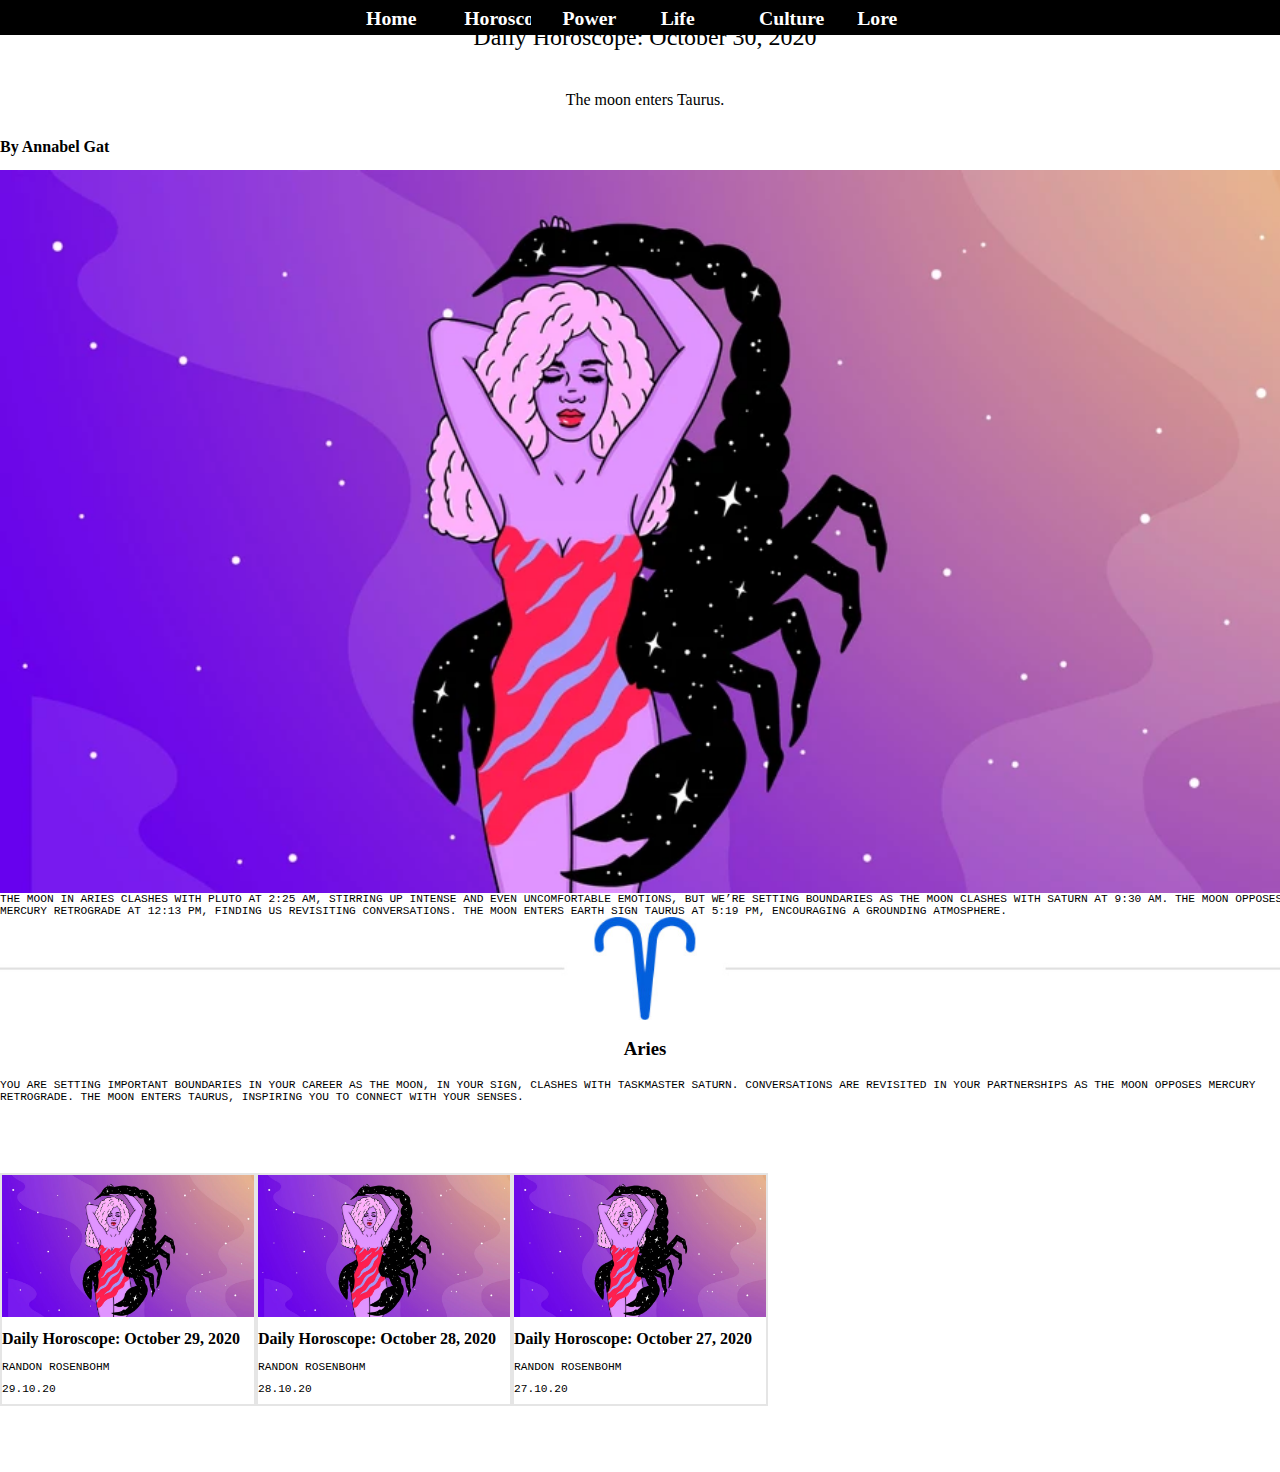
==== dailyhoroscope.html @ 75cae90f "Add files via upload" ====
<!DOCTYPE html>
<html lang="en">
	<head>
		<meta charset="UTF-8">
		<meta name="viewport" content="width=device-width, initial-scale=1.0">
		<title>Daily horoscope</title>
		<link href="styles/style.css" rel="stylesheet">
	</head>
	<body class="blue">
		<header>
			<nav>
				<ul class="nav" >
					<li><a href="index.html">Home</a></li>
					<li><a href="horoscopes.html">Horoscopes</a></li>
					<li><a href="horoscopes.html">Power</a></li>
					<li><a href="horoscopes.html">Life</a></li>
					<li><a href="horoscopes.html">Culture</a></li>
					<li><a href="horoscopes.html">Lore</a></li>
				</ul>
			</nav>
				
			</header>
			<main class="daily">
				<section class="contentdaily">
				<h1>Daily Horoscope: October 30, 2020</h1>
			<blockquote>The moon enters Taurus.</blockquote>
			<h2>By Annabel Gat</h2>
			<img src="images/scorpio-image.jpeg" alt="zodiac scorpio image">
			<p>The moon in Aries clashes with Pluto at 2:25 AM, stirring up intense and even uncomfortable emotions, but we’re setting boundaries as the moon clashes with Saturn at 9:30 AM. The moon opposes Mercury retrograde at 12:13 PM, finding us revisiting conversations. The moon enters earth sign Taurus at 5:19 PM, encouraging a grounding atmosphere.
			</p>
			<img src="images/aries-spacer.jpg" alt="aries icon">
			<h3>Aries</h3>
			<p>You are setting important boundaries in your career as the moon, in your sign, clashes with taskmaster Saturn. Conversations are revisited in your partnerships as the moon opposes Mercury retrograde. The moon enters Taurus, inspiring you to connect with your senses.</p>
			</section>
		<!-- <aside> -->

		<section class="blokaside">
			<ul>
				<li>
					<img  class="dailyzodiacpic" src="images/scorpio-image.jpeg" alt="zodiac scorpio image">
					<article>
						<h2>Daily Horoscope: October 29, 2020</h2>
						<p>Randon Rosenbohm</p>
						<time>29.10.20</time>
					</article>
				</li>
				<li>
					<img  class="dailyzodiacpic" src="images/scorpio-image.jpeg" alt="zodiac scorpio image">
					<article>
						<h2>Daily Horoscope: October 28, 2020</h2>
						<p>Randon Rosenbohm</p>
						<time>28.10.20</time>
					</article>
				</li>
				
			</article>
		</li>
		<li>
			<img  class="dailyzodiacpic" src="images/scorpio-image.jpeg" alt="zodiac scorpio image">
			<article>
				<h2>Daily Horoscope: October 27, 2020</h2>
				<p>Randon Rosenbohm</p>
				<time>27.10.20</time>
			</article>
		</li>
	</ul>
</section>
<!-- </aside> -->
</main>
</body>
</html>
---- styles/style.css ----
/* CSS Document */

*,
*::after,
*::before {
box-sizing: border-box;
}

/*styleguide*/

body {
	background-color: #035eda;
	margin: 0;
	width: 100%;
	overflow-x: hidden;
}

img {
	width: 100%;
	height: auto;
	vertical-align: baseline;
}

div {
	display: block;
}

/*nav*/

.home nav {
	display: flex;
	font-family: 'avenir', serif;
	align-items: center;
	background: #035eda;
	top: 0;
	bottom: 1.5em;
	display: flex;
	height:2.188em;
	left: 0;
	position: fixed;
	right: 0em;
	z-index: 2;
	overflow: hidden;
}

.home nav ul {
	padding: 1em;
	padding-top: 0;
	display: flex;
	justify-content: center;
	color: white;
	width: auto;
}

.home ul {
	font-family: avenir;
	color: white;
	font-size: calc(1vw + 1vh + .5vmin);
	padding: 0;
	margin: 0 auto;
	width: 100%;
}

.home nav ul li {
	font-size: 0.75em;
	margin: 0.5em;
	padding-top: 1.5em;
	padding-left: 0.5em;
	padding-right: 0.5em;
	display: flex;
	flex: auto;
}

.home nav ul span{

	color: white;
    display: inline-block;
    margin: 1.3em .5em;
    opacity: .8;
}

li .spacer{
	color: #ffdf02;
}

/*link en states*/

a {
	font-weight: bold;
	text-decoration: none;
	color: #ffffff;
	display: inline-block;
	line-height: 1.3;
	position: relative;
	text-decoration: none;
}

a:visited {
	font-weight: normal;
}

a:hover {
	text-decoration: underline;
	color: rgb(209, 126, 200);
}

a:active {
	color: #ffc359;
	text-decoration: underline;
}

/*header home*/

.headertext {
	border: 0.25em solid #ffc359;
	padding: 1em;
	margin-bottom: 3em;
	margin-top: 5em;
	text-align: center;
}

.home h1 {
	color: white;
	margin-top: 0em;
	margin-bottom: -0.5em;
	font-family: bely-display, sans-serif;
	font-size: 15vw;
	font-weight: 500;
	font-style: normal;
	text-align: center;
	position: relative;
	z-index: 1;
	overflow: hidden;	
}

.containerheader {
	margin: auto;
	max-width: calc(100% - 5em);
	width: 104em;
	overflow: hidden;
}

.headerdiv {
	overflow: hidden;
	margin-bottom: 4em;
}

.headerpic {
	margin-left: -50%;
	width: 200%;
	height: 0%;
	overflow: hidden;
}


/*main home*/


.history {
	color: white;
	font-family: 'avenir';
	text-align: center;
	display: block;
	padding-right: 3em;
	padding-left: 3em;
	overflow: hidden;
}

section{
	margin: 0 auto 60px;
    text-align: center; 
    overflow: hidden;
}


.astrologypic {
	align-self: flex-start;
    display: block;
    margin: 0 auto 1.250em;
    width: 60%;
}

.home h2 {
	color: white;
	font-size: 6vw;
	font-family: bely-display, sans-serif;
	font-weight: 400;
	font-style: normal;
	text-align: center;
	margin-bottom: 0.75em;
}

p {
	color: white;
	font-family: 'avenir';
	margin: 0em 2em 0em 2em;
	justify-content: flex-start;
	/*font-size: 2.2vw;*/
}

section .astrolink {
	font-size: 2.2vw;
	margin-left: 1em;
	font-weight: bold;
	font-family: 'avenir';
	text-decoration: underline;
/*	text-decoration-thickness: 50%;*/
	text-decoration-color: #4181DF;
	color: #ffffff;
	/*margin-left: 2em;*/
}

.divider{
    border-top: .5em solid #4181DF;
    margin-right: 5em;
    height: .625em;
    margin: 5em 0;
    width: 50%;
    overflow: hidden;
}


/*horoscopes page*/

.blue {
	background-color: white;
	overflow-x: hidden;
}

/*nav horoscopes*/

.blue nav {
	font-family: 'avenir', serif;
	align-items: center;
	background: #000000;
	top: 0;
	bottom: 1.5em;
	display: flex;
	height:2.188em;
	left: 0;
	position: fixed;
	right: 0;
	z-index: 3;
	overflow: hidden;
}

.blue nav ul {
	padding: 1em;
	padding-top: 0;
	display: flex;
	justify-content: center;
	width: auto;
	overflow: hidden;
}

.blue ul {
	font-family: avenir;
	font-size: calc(1vw + 1vh + .5vmin);
	color: black;
	padding: 0;
	margin: 0 auto;
	width: 100%;
	display: flex;
	overflow: hidden;	
}

.blue nav ul li {
	font-size: .75em;
	margin: .5em;
	padding-top: 1.5em;
	padding-left: .5em;
	padding-right: .5em;
	overflow: hidden;
	display: flex;
	flex: auto;
}

.blue li {
	list-style-type: none;
	border-bottom: 0.100em solid rgba(0, 0, 0, 0.1);
	border-top: 0.100em solid rgba(0, 0, 0, 0.1);
	border-right: 0.100em solid rgba(0, 0, 0, 0.1);
	border-left: 0.100em solid rgba(0, 0, 0, 0.1);
	width: 100%;
	overflow: hidden;
}

/*header horoscopes*/

.astroheader{
	margin-left: -50%;
/*	margin-right: 200%;*/
	width: 150%;
	height: 0%;
	overflow: hidden;
}


.blue h1 {
	color: black;
	font-family: "helvetica neue";
	font-weight: 500;
	font-size: 1.5em;
	margin: 1em;
	text-align: center;
}

/*animation horoscopes*/


/*styling 'like' button*/
button {
  border: .2rem solid #444857;
  border-radius: .25rem;
  height: 2rem;
  width: 3rem;
  line-height: 1.5rem;
  font-size: 1rem;
  color: #ADAFBC;
  background-color: transparent;
  transition: transform 50ms;
}

.hartje{
	float: right;
	border-radius;
    padding: 1em;
    width: 4em;
}

button:hover {
  background-color: #5A5F73;
}

button:active {
  transform: translateY(0.1rem);
}

/*kloppend effect*/
.kloppen .hartje {
  	float: right;
    align-content: flex-end;
    animation-name: original;
    animation-duration: .5s;
  }



  @keyframes original {
      0% {
          transform: scale(1);
      }

      50% {
          transform: scale(1.4);
      }

      100% {
          transform: scale(1);
      }
  }


.large {
  font-size: 1.2rem;
  color: #FF3C41;
}

/*containers astrology*/

.zodiacpic {
	display: flex;
	flex-direction: row-reverse;
}

.blue h2 {
	font-family:  "Helvetica Neue";
	color: black;
	font-size: 1rem;
	font-weight: 900;
	text-align: left;
}

.blue p {
	font-family: 'Monaco', monospace;
	color: black;
	font-size: 0.7rem;
	text-align: left;
	margin: 0;
	text-transform: uppercase;
}

.astro section{
	overflow: hidden;
}

.astro section ul {
	display: flex;
	flex-flow: row;
	flex-wrap: wrap;
}



.astro section li {
	display: flex;

}

.astro section article {
	display: flex;
	flex-direction: column;
	flex: 3;
	padding: 1.25rem;
}

time {
	font-family: 'Monaco', monospace;
	color: black;
	font-size: 0.7rem;
	margin-top: 0.6rem;
	margin-bottom: 0.6rem;
	display: flex;
}

/*.astro section img {
	width: 100%;
	object-fit: cover;
    min-width: 9.375em;
    max-width: 15.625em;
}*/

/*daily horoscopes page*/
.dailyzodiacpic{
	display: grid;
}

.contentdaily {
	grid-area: .contentdaily;
	display: grid;
}

.blockaside{
	grid-area: .blokaside;
	padding-bottom: 80px;
    border-left: 1px solid rgba(0, 0, 0, 0.1);
    display: none;
    padding-left: 40px;
    padding-right: 0;
    width: 20%;
}

/*aside{
	width: 100%;
    padding-left: .5rem;
    margin-left: .5rem;
    align-items: right;
    margin-left:auto; 
    margin-right:0
}*/


/*footer home*/

  footer nav {
      display: inline-block;
      width: 100%;
      background-color: #035eda;
      border-top: 1em solid #4181DF; 
      padding: 3em;
      justify-content: center;

  }


/*breakpoints broadly*/

@media (min-width: 0em){
.home nav {
    background: linear-gradient(to bottom, rgba(3,94,218,1) 0%,rgba(3,94,218,0) 100%);
    bottom: auto;
    box-shadow: none;
    height: auto;
    padding: 0 1.25em;
    top: 0;
    position: fixed;

}
}

@media (min-width: 0em){
span {
    display: inline-block;
    top: 0;
}
}

@media (min-width: 45em){
.headerpic {
	margin-left: 0%;
	width: 100%;
	height: 100%;
	overflow: hidden;
}
}

@media (min-width: 44em){

 	main {
    display:grid;
    grid-template-columns: 1fr 1fr;
}
.home section {
	display: grid;
	align-items: center;
    margin: 0;
    order: 2;
    align-items: center;
    margin-bottom: 4em;
    text-align: left;
	}

	main > section:first-of-type{
	display: grid;
	grid-column: span 2;

	}
	main > section:nth-of-type(2){
		display: grid;
		grid-column: span 1;
	}
}


/*breakpoints astrology*/

@media (min-width:45em){
.astroheader {
	margin-left: 0%;
	width: 100%;
	height: 100%;
	overflow: hidden;
}
}
@media (min-width: 60em) {
	.astro section ul {
		display: grid;
		grid-template-columns: 1fr 1fr 1fr 1fr;
		grid-template-rows: auto;
		overflow: hidden;

	}

	.astro li {
		display: flex;
		flex-direction: column;

	}
}


/*breakpoints daily horoscopes*/

@media (min-width: 700px)
{
	.daily {
  display: grid;
  grid-gap: 10px;
  grid-template-columns: 60% 40%;
  grid-template-areas: ".contentdaily .contentdaily .contentdaily" 
                       ".blokaside  .blokaside   .blokaside";
}
}

@media (max-width: 1000px)
{
	.daily {
  display: grid;
  grid-gap: .5em;
  grid-template-columns: 60% 40%;
  grid-template-areas: ".contentdaily .contentdaily .contentdaily" 
                       ".blokaside  .blokaside   .blokaside";
}
}

@media (max-width: 700px){
	.blokaside{
		margin-top: 4em;
		grid-template-rows: auto;
		display: inline-block;
		overflow: hidden;
		
	}
}

@media (max-width: 300px){
	.blokaside{
		margin-top: 10em;
		width: 70%;
	}
}



/*@media {
	.daily section article{
		display: grid;
		grid-template-columns: 1fr 1fr;
		grid-template-columns: auto;
		align-self: flex-end;

	}
}*/


/*@media (min-width: 62.5em){
	.daily .contentdaily{
		max-width: 42.5em;
		display: flex-start;

	}
}*/

/*@media (min-width: 62.5em){
	.daily .blokaside{
		display: flex;
		flex-direction: column;
		float: right;
	}
}*/
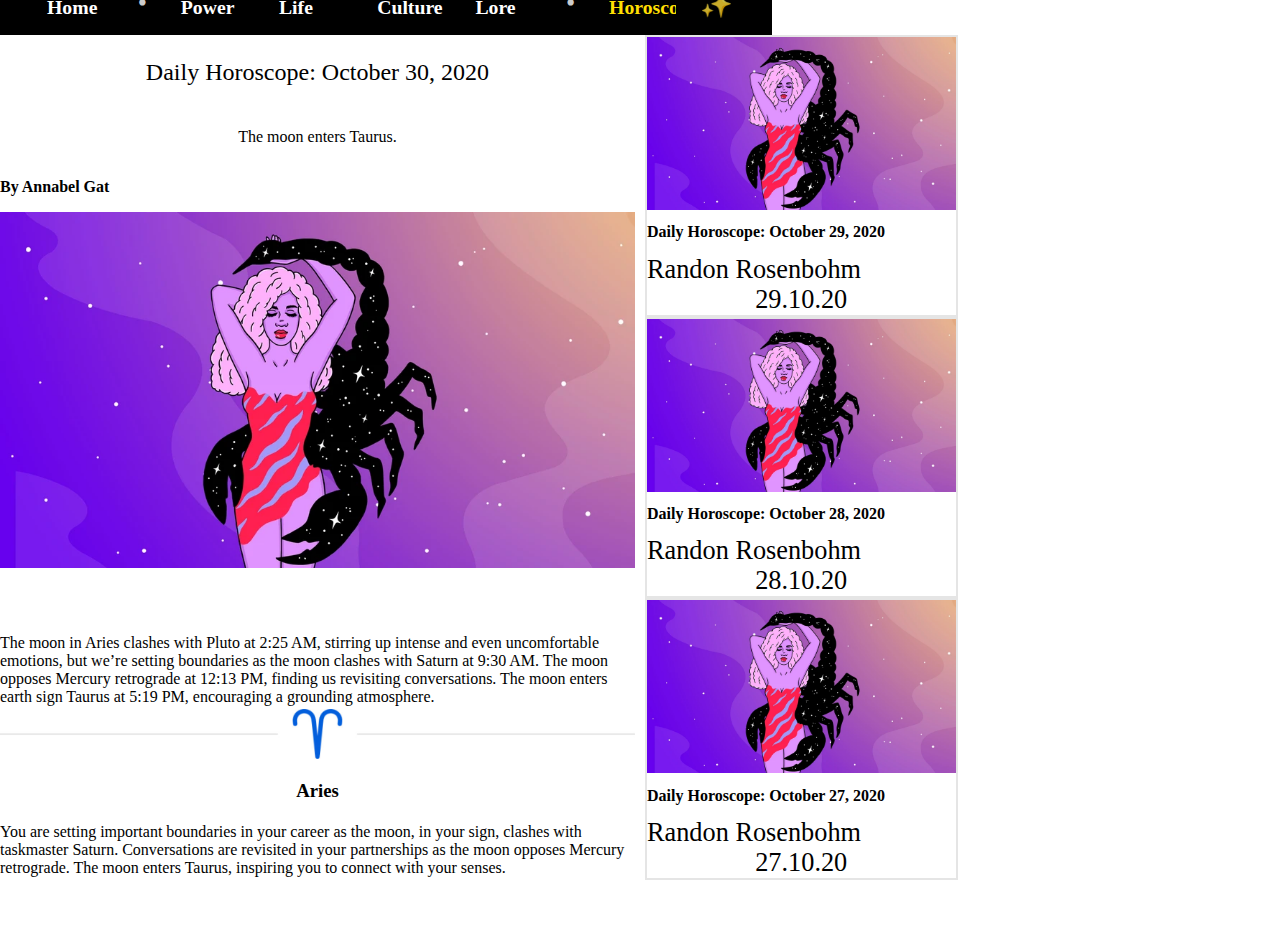
==== commit 153cbc9d: "Add files via upload" ====
--- a/dailyhoroscope.html
+++ b/dailyhoroscope.html
@@ -7,15 +7,17 @@
 		<link href="styles/style.css" rel="stylesheet">
 	</head>
 	<body class="blue">
-		<header>
+		<header class="dailyheader">
 			<nav>
-				<ul class="nav" >
-					<li><a href="index.html">Home</a></li>
-					<li><a href="horoscopes.html">Horoscopes</a></li>
+				<ul>
+					<li><a href="index.html">Home</a></li> <span>•</span>
 					<li><a href="horoscopes.html">Power</a></li>
 					<li><a href="horoscopes.html">Life</a></li>
 					<li><a href="horoscopes.html">Culture</a></li>
 					<li><a href="horoscopes.html">Lore</a></li>
+					<span>•</span>
+					<li><a class="spacer" href="horoscopes.html">Horoscopes</a></li>
+					<span>✨</span>
 				</ul>
 			</nav>
 				
@@ -25,7 +27,7 @@
 				<h1>Daily Horoscope: October 30, 2020</h1>
 			<blockquote>The moon enters Taurus.</blockquote>
 			<h2>By Annabel Gat</h2>
-			<img src="images/scorpio-image.jpeg" alt="zodiac scorpio image">
+			<img class="dailyheaderpic" src="images/scorpio-image.jpeg" alt="zodiac scorpio image">
 			<p>The moon in Aries clashes with Pluto at 2:25 AM, stirring up intense and even uncomfortable emotions, but we’re setting boundaries as the moon clashes with Saturn at 9:30 AM. The moon opposes Mercury retrograde at 12:13 PM, finding us revisiting conversations. The moon enters earth sign Taurus at 5:19 PM, encouraging a grounding atmosphere.
 			</p>
 			<img src="images/aries-spacer.jpg" alt="aries icon">
--- a/styles/style.css
+++ b/styles/style.css
@@ -233,12 +233,13 @@
 	font-family: 'avenir', serif;
 	align-items: center;
 	background: #000000;
-	top: 0;
 	bottom: 1.5em;
 	display: flex;
 	height:2.188em;
 	left: 0;
-	position: fixed;
+	position: sticky; 
+	top: 0;
+/*	position: fixed;*/
 	right: 0;
 	z-index: 3;
 	overflow: hidden;
@@ -404,6 +405,7 @@
 
 .astro section li {
 	display: flex;
+/*	flex-direction:column;*/
 
 }
 
@@ -412,6 +414,13 @@
 	flex-direction: column;
 	flex: 3;
 	padding: 1.25rem;
+}
+
+.astro section ul li img{
+    width: 30vw;
+    object-fit: cover;
+    order: 0;
+}
 }
 
 time {
@@ -423,14 +432,72 @@
 	display: flex;
 }
 
-/*.astro section img {
-	width: 100%;
-	object-fit: cover;
-    min-width: 9.375em;
-    max-width: 15.625em;
-}*/
+
 
 /*daily horoscopes page*/
+
+.dailyheader nav {
+	font-family: 'avenir', serif;
+	align-items: center;
+	background: #000000;
+	top: 0;
+	bottom: 1.5em;
+	display: inline-flex;
+	height:2.188em;
+	left: 0;
+	position: sticky;
+	right: 0;
+	z-index: 2;
+}
+
+.dailyheader nav ul {
+	padding: 1em;
+	padding-top: 0;
+	display: flex;
+	justify-content: center;
+	color: white;
+	width: auto;
+}
+
+.dailyheader ul {
+	font-family: avenir;
+	color: white;
+	font-size: calc(1vw + 1vh + .5vmin);
+	padding: 0;
+	margin: 0 auto;
+	width: 100%;
+}
+
+.dailyheader nav ul li {
+	font-size: 0.75em;
+	margin: 0.5em;
+	padding-top: 1.5em;
+	padding-left: 0.5em;
+	padding-right: 0.5em;
+	display: flex;
+	flex: auto;
+}
+
+.dailyheader nav ul span{
+
+	color: white;
+    display: inline-block;
+    margin: 1.3em .5em;
+    opacity: .8;
+}
+
+li .spacer{
+	color: #ffdf02;
+}
+
+/*.blue {
+	overflow-x: hidden;
+	overflow-y: scroll;
+}
+.daily{
+	overflow-x: hidden;
+}
+*/
 .dailyzodiacpic{
 	display: grid;
 }
@@ -450,14 +517,18 @@
     width: 20%;
 }
 
-/*aside{
-	width: 100%;
-    padding-left: .5rem;
-    margin-left: .5rem;
-    align-items: right;
-    margin-left:auto; 
-    margin-right:0
-}*/
+.daily p{
+	font-family: 'avenir';
+	text-transform: none;
+	font-size: 1em;
+}
+
+.dailyheaderpic{
+	margin-bottom: 4em;
+	width: 100%;
+}
+
+
 
 
 /*footer home*/
@@ -545,6 +616,7 @@
 @media (min-width: 60em) {
 	.astro section ul {
 		display: grid;
+		order: 0;
 		grid-template-columns: 1fr 1fr 1fr 1fr;
 		grid-template-rows: auto;
 		overflow: hidden;
@@ -563,72 +635,34 @@
 
 @media (min-width: 700px)
 {
-	.daily {
-  display: grid;
-  grid-gap: 10px;
-  grid-template-columns: 60% 40%;
-  grid-template-areas: ".contentdaily .contentdaily .contentdaily" 
-                       ".blokaside  .blokaside   .blokaside";
-}
-}
-
-@media (max-width: 1000px)
-{
-	.daily {
-  display: grid;
-  grid-gap: .5em;
-  grid-template-columns: 60% 40%;
-  grid-template-areas: ".contentdaily .contentdaily .contentdaily" 
-                       ".blokaside  .blokaside   .blokaside";
-}
-}
-
-@media (max-width: 700px){
-	.blokaside{
-		margin-top: 4em;
-		grid-template-rows: auto;
-		display: inline-block;
-		overflow: hidden;
-		
-	}
-}
-
-@media (max-width: 300px){
-	.blokaside{
-		margin-top: 10em;
-		width: 70%;
-	}
-}
-
-
-
-/*@media {
-	.daily section article{
-		display: grid;
-		grid-template-columns: 1fr 1fr;
-		grid-template-columns: auto;
-		align-self: flex-end;
-
-	}
-}*/
-
-
-/*@media (min-width: 62.5em){
-	.daily .contentdaily{
-		max-width: 42.5em;
-		display: flex-start;
-
-	}
-}*/
-
-/*@media (min-width: 62.5em){
-	.daily .blokaside{
+.daily {
+        display: grid;
+        grid-gap: 10px;
+        grid-template-columns: repeat(4, 1fr);
+    }
+    .contentdaily {
+        grid-column: span 2;
+    }
+    .blokaside {
+        grid-column: span -1;
+    }
+    .blokaside ul {
+        flex-direction: column;
+    }
+}
+    .daily section:first-of-type {
+        grid-column: span 2;
+    }
+}
+
+
+@media (min-width: 62.5em){
+	.daily ul .blokaside{
 		display: flex;
 		flex-direction: column;
-		float: right;
 	}
-}*/
-
-
-
-
+}
+
+
+
+
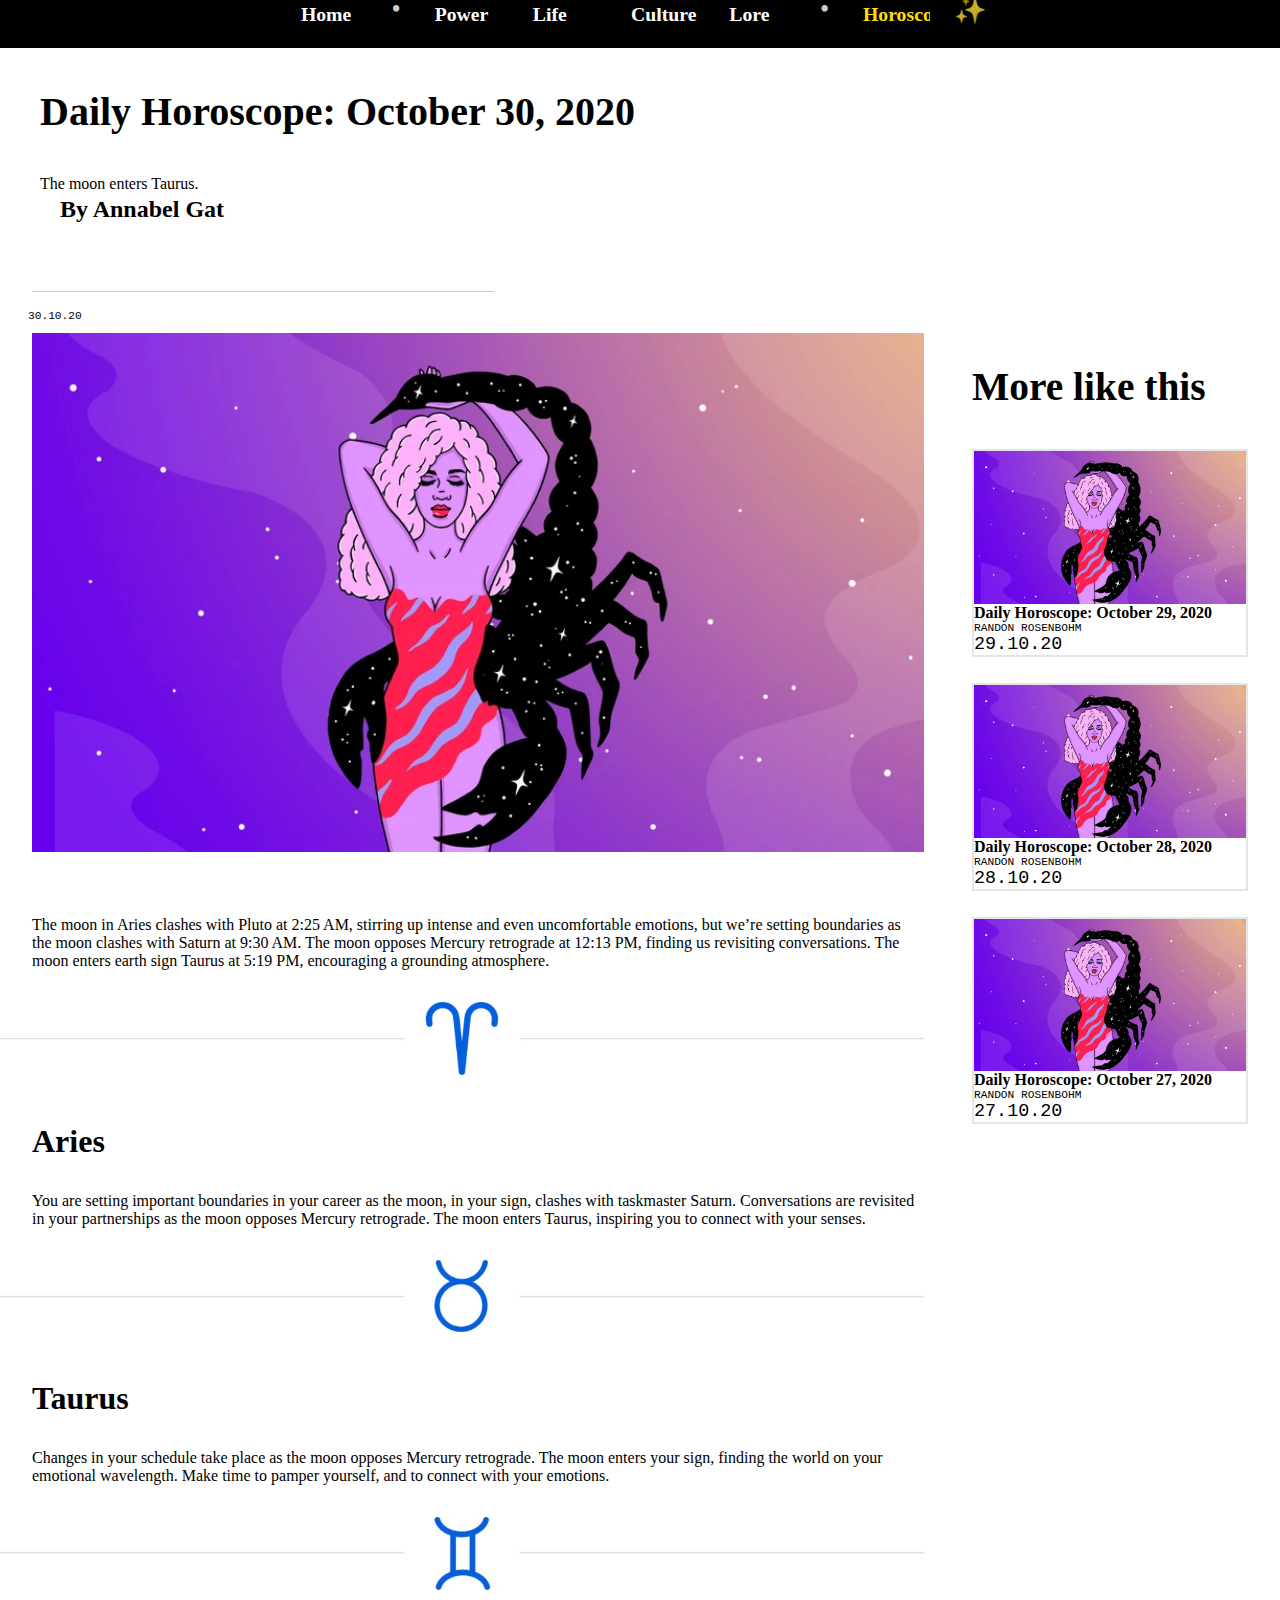
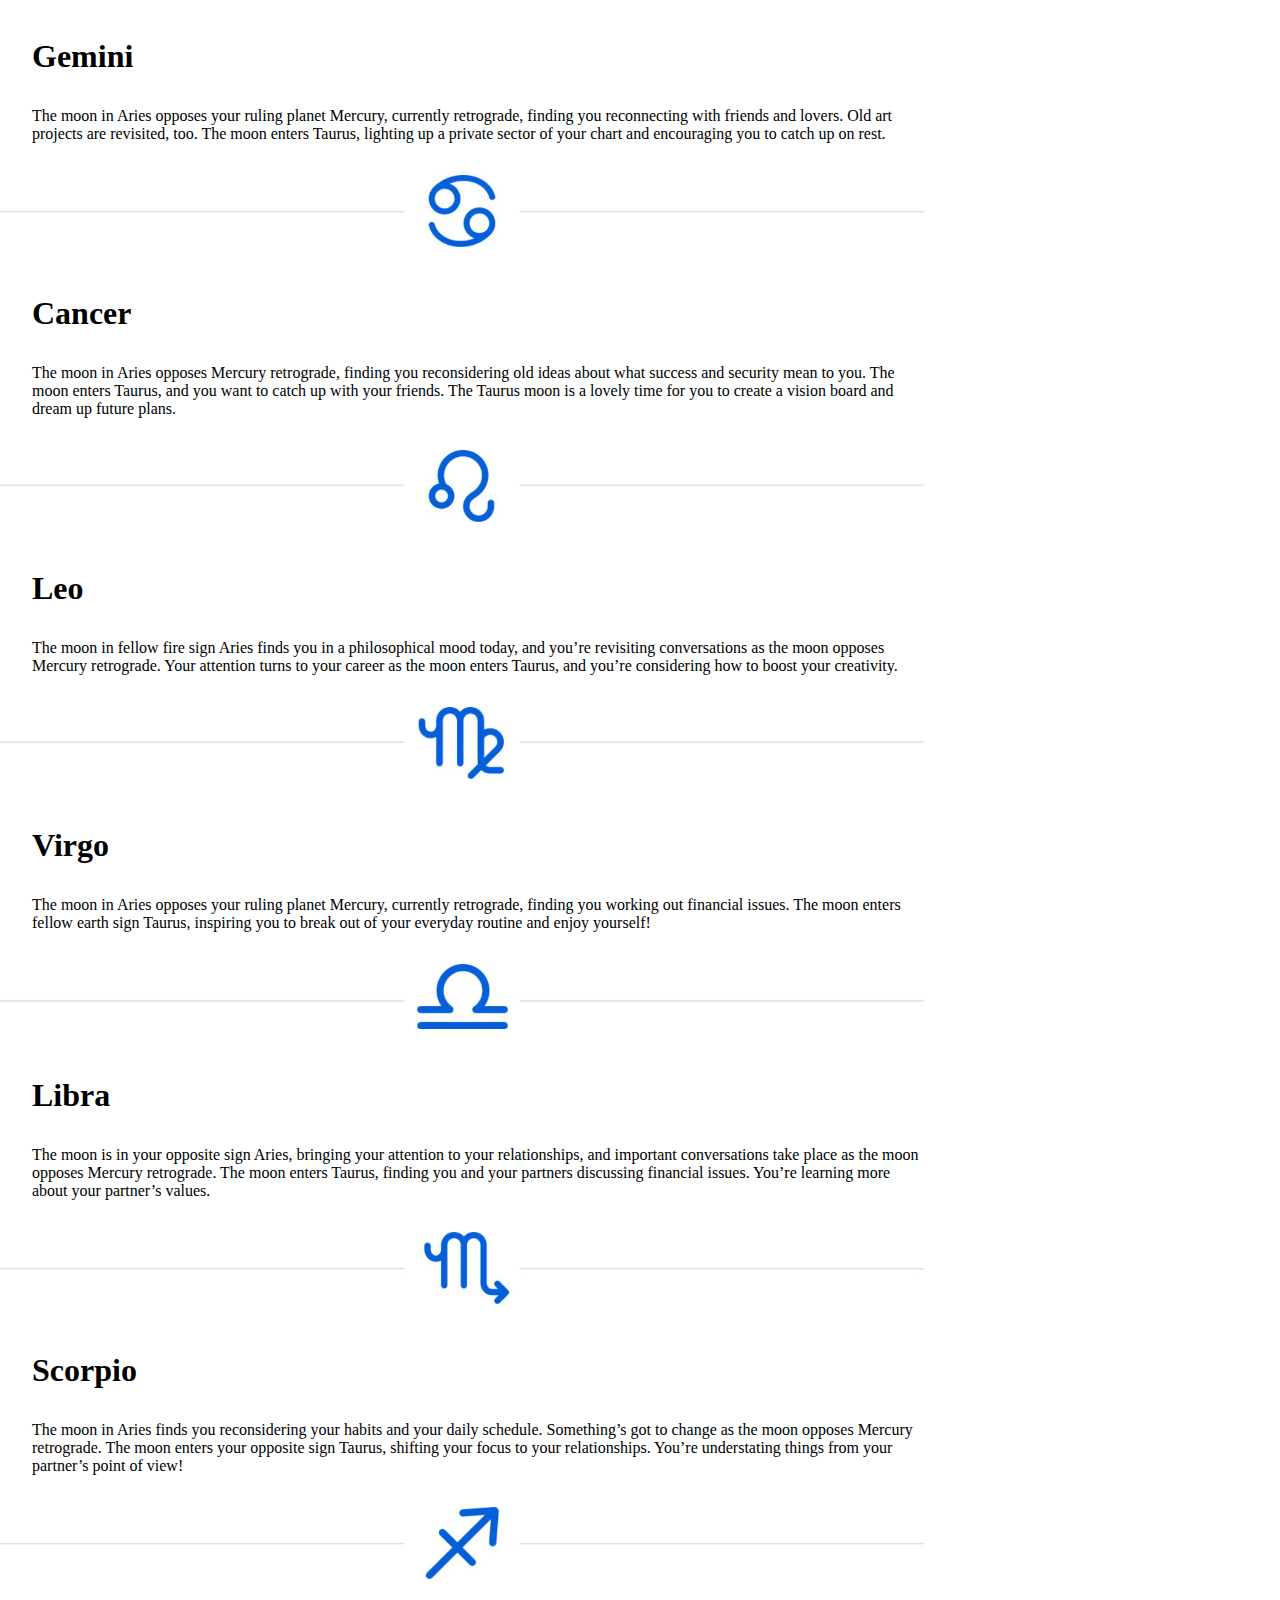
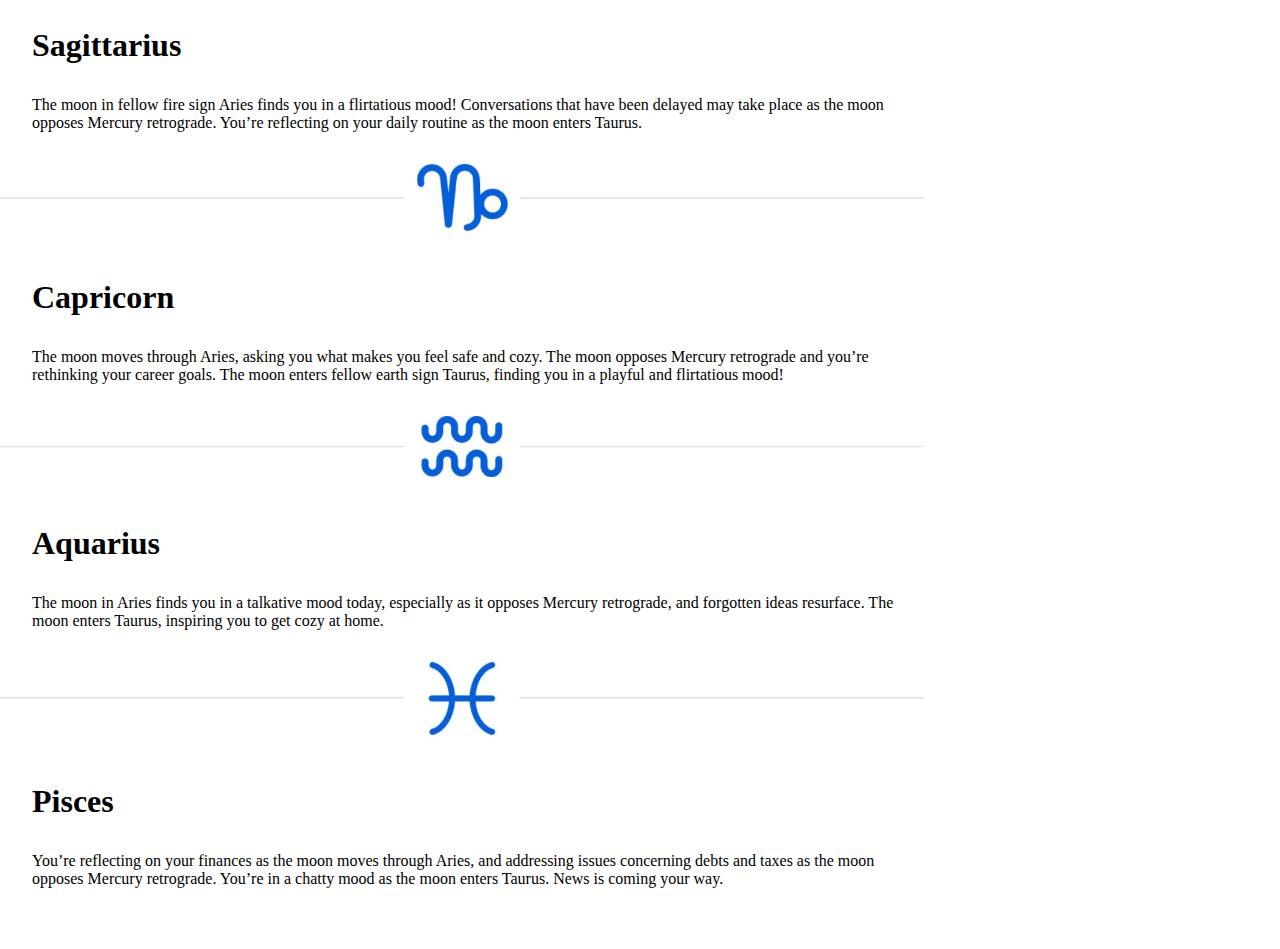
==== commit a2274c49: "Add files via upload" ====
--- a/dailyhoroscope.html
+++ b/dailyhoroscope.html
@@ -27,17 +27,76 @@
 				<h1>Daily Horoscope: October 30, 2020</h1>
 			<blockquote>The moon enters Taurus.</blockquote>
 			<h2>By Annabel Gat</h2>
+			<div class="dailydivider"></div>
+			<time>30.10.20</time>
+			
 			<img class="dailyheaderpic" src="images/scorpio-image.jpeg" alt="zodiac scorpio image">
 			<p>The moon in Aries clashes with Pluto at 2:25 AM, stirring up intense and even uncomfortable emotions, but we’re setting boundaries as the moon clashes with Saturn at 9:30 AM. The moon opposes Mercury retrograde at 12:13 PM, finding us revisiting conversations. The moon enters earth sign Taurus at 5:19 PM, encouraging a grounding atmosphere.
 			</p>
-			<img src="images/aries-spacer.jpg" alt="aries icon">
+			
+			<img class="zodiacspacer" src="images/aries-spacer.jpg" alt="aries icon">
 			<h3>Aries</h3>
 			<p>You are setting important boundaries in your career as the moon, in your sign, clashes with taskmaster Saturn. Conversations are revisited in your partnerships as the moon opposes Mercury retrograde. The moon enters Taurus, inspiring you to connect with your senses.</p>
-			</section>
-		<!-- <aside> -->
+			
+			<img class="zodiacspacer" src="images/taurus-spacer.jpg" alt="taurus icon">
+			<h3>Taurus</h3>
+			<p>Changes in your schedule take place as the moon opposes Mercury retrograde. The moon enters your sign, finding the world on your emotional wavelength. Make time to pamper yourself, and to connect with your emotions.</p>
+			
+			<img class="zodiacspacer" src="images/gemini-spacer.jpg" alt="gemini icon">
+			<h3>Gemini</h3>
+			<p>The moon in Aries opposes your ruling planet Mercury, currently retrograde, finding you reconnecting with friends and lovers. Old art projects are revisited, too. The moon enters Taurus, lighting up a private sector of your chart and encouraging you to catch up on rest.
+			</p>
+			
+			<img class="zodiacspacer" src="images/cancer-spacer.jpg" alt="cancer icon">
+			<h3>Cancer</h3>
+			<p>The moon in Aries opposes Mercury retrograde, finding you reconsidering old ideas about what success and security mean to you. The moon enters Taurus, and you want to catch up with your friends. The Taurus moon is a lovely time for you to create a vision board and dream up future plans.
+			</p>
 
+			<img class="zodiacspacer" src="images/leo-spacer.jpg" alt="leo icon">
+			<h3>Leo</h3>
+			<p>The moon in fellow fire sign Aries finds you in a philosophical mood today, and you’re revisiting conversations as the moon opposes Mercury retrograde. Your attention turns to your career as the moon enters Taurus, and you’re considering how to boost your creativity.
+			</p>
+
+			<img class="zodiacspacer" src="images/virgo-spacer.jpg" alt="virgo icon">
+			<h3>Virgo</h3>
+			<p>The moon in Aries opposes your ruling planet Mercury, currently retrograde, finding you working out financial issues. The moon enters fellow earth sign Taurus, inspiring you to break out of your everyday routine and enjoy yourself!
+			</p>
+
+			<img class="zodiacspacer" src="images/libra-spacer.jpg" alt="libra icon">
+			<h3>Libra</h3>
+			<p>The moon is in your opposite sign Aries, bringing your attention to your relationships, and important conversations take place as the moon opposes Mercury retrograde. The moon enters Taurus, finding you and your partners discussing financial issues. You’re learning more about your partner’s values.
+			</p>
+
+			<img class="zodiacspacer" src="images/scorpio-spacer.jpg" alt="scorpio icon">
+			<h3>Scorpio</h3>
+			<p>The moon in Aries finds you reconsidering your habits and your daily schedule. Something’s got to change as the moon opposes Mercury retrograde. The moon enters your opposite sign Taurus, shifting your focus to your relationships. You’re understating things from your partner’s point of view!
+			</p>
+
+			<img class="zodiacspacer" src="images/sag-spacer.jpg" alt="sagittarius icon">
+			<h3>Sagittarius</h3>
+			<p>The moon in fellow fire sign Aries finds you in a flirtatious mood! Conversations that have been delayed may take place as the moon opposes Mercury retrograde. You’re reflecting on your daily routine as the moon enters Taurus.
+			</p>
+
+			<img class="zodiacspacer" src="images/cap-spacer.jpg" alt="capricorn icon">
+			<h3>Capricorn</h3>
+			<p>The moon moves through Aries, asking you what makes you feel safe and cozy. The moon opposes Mercury retrograde and you’re rethinking your career goals. The moon enters fellow earth sign Taurus, finding you in a playful and flirtatious mood!
+			</p>
+
+			<img class="zodiacspacer" src="images/aqua-spacer.jpg" alt="aquarius icon">
+			<h3>Aquarius</h3>
+			<p>The moon in Aries finds you in a talkative mood today, especially as it opposes Mercury retrograde, and forgotten ideas resurface. The moon enters Taurus, inspiring you to get cozy at home.
+			</p>
+
+			<img class="zodiacspacer" src="images/pisces-spacer.jpg" alt="pisces icon">
+			<h3>Pisces</h3>
+			<p>You’re reflecting on your finances as the moon moves through Aries, and addressing issues concerning debts and taxes as the moon opposes Mercury retrograde. You’re in a chatty mood as the moon enters Taurus. News is coming your way.
+			</p>
+
+</section>
 		<section class="blokaside">
+
 			<ul>
+				<h1>More like this</h1>
 				<li>
 					<img  class="dailyzodiacpic" src="images/scorpio-image.jpeg" alt="zodiac scorpio image">
 					<article>
@@ -65,9 +124,9 @@
 				<time>27.10.20</time>
 			</article>
 		</li>
+
 	</ul>
 </section>
-<!-- </aside> -->
 </main>
 </body>
 </html>--- a/styles/style.css
+++ b/styles/style.css
@@ -41,6 +41,7 @@
 	right: 0em;
 	z-index: 2;
 	overflow: hidden;
+	width: 100%;
 }
 
 .home nav ul {
@@ -50,6 +51,7 @@
 	justify-content: center;
 	color: white;
 	width: auto;
+	width: 100%;
 }
 
 .home ul {
@@ -69,6 +71,7 @@
 	padding-right: 0.5em;
 	display: flex;
 	flex: auto;
+	width: 100%;
 }
 
 .home nav ul span{
@@ -77,10 +80,24 @@
     display: inline-block;
     margin: 1.3em .5em;
     opacity: .8;
+    width: 100%;
 }
 
 li .spacer{
 	color: #ffdf02;
+	width: 100%;
+}
+
+.logo{
+	left: 0;
+	right: 5em;
+	margin-right: 4rem;
+	width: 100%;
+}
+
+.socials{
+	margin-left: 2rem;
+	width: 100%;
 }
 
 /*link en states*/
@@ -218,6 +235,44 @@
     width: 50%;
     overflow: hidden;
 }
+
+
+/*video broadly*/
+.home h3 {
+	color: white;
+	font-size: 2em;
+	font-family: bely-display, sans-serif;
+	font-weight: 400;
+	font-style: normal;
+	text-align: center;
+	margin-bottom: 0.75em;
+}
+
+section .broadlyvideo{
+	align-content: center !important; 
+	width: 100%;
+	margin:2em;
+
+}
+
+/*footer home*/
+
+  .footersection{
+      width: 100%;
+      border-top: 1em solid #4181DF; 
+  }
+
+  .footernav nav{
+  	display: flex;
+  	bottom: 0;
+  	position: absolute;
+  	background-color: #333;
+ 	overflow: hidden;
+  	position: fixed;
+  	bottom: 0;
+  	width: 100%;
+  }
+
 
 
 /*horoscopes page*/
@@ -377,15 +432,16 @@
 .blue h2 {
 	font-family:  "Helvetica Neue";
 	color: black;
-	font-size: 1rem;
+	font-size: 1.5rem;
 	font-weight: 900;
 	text-align: left;
+	margin-top: .2rem;
 }
 
 .blue p {
 	font-family: 'Monaco', monospace;
 	color: black;
-	font-size: 0.7rem;
+	font-size: 0.8rem;
 	text-align: left;
 	margin: 0;
 	text-transform: uppercase;
@@ -423,18 +479,23 @@
 }
 }
 
-time {
+time{
+	margin: 0;	
 	font-family: 'Monaco', monospace;
 	color: black;
-	font-size: 0.7rem;
-	margin-top: 0.6rem;
-	margin-bottom: 0.6rem;
-	display: flex;
-}
-
+	font-size: 0.7em;
+	text-align: left;
+}
+
+.linkdaily:hover{
+	opacity: .5;
+	text-decoration: none;
+}
 
 
 /*daily horoscopes page*/
+
+/*nav*/
 
 .dailyheader nav {
 	font-family: 'avenir', serif;
@@ -443,11 +504,12 @@
 	top: 0;
 	bottom: 1.5em;
 	display: inline-flex;
-	height:2.188em;
+	height:3em;
 	left: 0;
 	position: sticky;
 	right: 0;
 	z-index: 2;
+	width: 100%;
 }
 
 .dailyheader nav ul {
@@ -479,7 +541,6 @@
 }
 
 .dailyheader nav ul span{
-
 	color: white;
     display: inline-block;
     margin: 1.3em .5em;
@@ -490,58 +551,135 @@
 	color: #ffdf02;
 }
 
-/*.blue {
-	overflow-x: hidden;
-	overflow-y: scroll;
-}
-.daily{
-	overflow-x: hidden;
-}
-*/
-.dailyzodiacpic{
-	display: grid;
-}
+
+/*article*/
+.dailyheaderpic{
+	margin-bottom: 4em;
+	margin-left: 2em;
+	margin-right: 2em;
+	width: 100%;
+}
+
 
 .contentdaily {
 	grid-area: .contentdaily;
 	display: grid;
 }
 
-.blockaside{
-	grid-area: .blokaside;
-	padding-bottom: 80px;
-    border-left: 1px solid rgba(0, 0, 0, 0.1);
-    display: none;
-    padding-left: 40px;
-    padding-right: 0;
-    width: 20%;
+.contentdaily time{
+	margin: 1em 0 1em 2.5em;	
+	font-family: 'Monaco', monospace;
+	color: black;
+	font-size: 0.7em;
+	text-align: left;
+	display: flex;
 }
 
 .daily p{
 	font-family: 'avenir';
 	text-transform: none;
 	font-size: 1em;
-}
-
-.dailyheaderpic{
-	margin-bottom: 4em;
-	width: 100%;
-}
-
-
-
-
-/*footer home*/
-
-  footer nav {
-      display: inline-block;
-      width: 100%;
-      background-color: #035eda;
-      border-top: 1em solid #4181DF; 
-      padding: 3em;
-      justify-content: center;
-
-  }
+	margin-left: 2em;
+}
+
+.daily h1{
+	text-align: left;
+	margin-left: 1em;
+	font-weight: 800;
+	font-size: 2.5em;
+}
+
+blockquote{
+	font-family: 'avenir';
+	text-align: left;
+	margin: 0 0 0 2.5em;
+}
+
+.dailydivider{
+    border-top: .1em solid rgba(0,0,0,.2);
+    margin-right: 5em;
+    height: .5em;
+    margin: 3em 0 0 2em;
+    width: 50%;
+    overflow: hidden;
+}
+
+
+.daily h2{
+	font-family: 'avenir';
+	margin-left: 2.5em;
+}
+
+/*aries*/
+.daily h3{
+	font-family: 'avenir';
+	text-align: left;
+	margin-left: 1em;
+	font-size: 2em;
+}
+
+.zodiacspacer{
+	margin: 2em 0 1em 0;
+}
+
+
+/*suggestie blokken*/
+.blockaside{
+	margin-top: 5em;
+    border-left: 1px solid rgba(0, 0, 0, 0.1);
+    width: 20%;
+    margin-right: 2em;
+}
+
+.dailyzodiacpic{
+	display: grid;
+}
+
+.daily li{
+	margin-bottom: 1em;
+}
+
+.blokaside h1{
+	margin-top: 8em;
+	margin-left: 0;
+	text-align: left;
+	font-weight: 800;
+	font-size: 1.5em;
+}
+
+.blokaside p{
+	font-family: 'Monaco', monospace;
+	color: black;
+	font-size: 0.7rem;
+	text-align: left;
+	margin-top: .5em;
+	margin: 0;
+	text-transform: uppercase;
+}
+
+.blokaside h2{
+	font-family:  "Helvetica Neue";
+	color: black;
+	font-size: 1rem;
+	margin-top: .5em;
+	font-weight: 900;
+	text-align: left;
+	margin:0;	
+}
+
+.blokaside time{
+	margin: 0;	
+	font-family: 'Monaco', monospace;
+	color: black;
+	font-size: 0.7em;
+	text-align: left;
+	display: flex;
+}
+
+
+
+
+
 
 
 /*breakpoints broadly*/
@@ -600,8 +738,33 @@
 		display: grid;
 		grid-column: span 1;
 	}
-}
-
+
+}
+
+@media (min-width: 45em){
+	main > section:nth-of-type(12) {
+		display: grid;
+		grid-column: span 2;
+	}	
+
+	@media (min-width: 0em){
+	main > section:nth-of-type(12) {
+		margin-right: 2em;
+	}	
+}
+
+@media (min-width: 0em){
+.footernav {
+    display: flex;
+    bottom: 0;
+    background-color: #333;
+  overflow: hidden;
+  position: fixed;
+  bottom: 0;
+  width: 100%;
+
+}
+}
 
 /*breakpoints astrology*/
 
@@ -633,15 +796,16 @@
 
 /*breakpoints daily horoscopes*/
 
-@media (min-width: 700px)
+@media (min-width: 45em)
 {
 .daily {
         display: grid;
-        grid-gap: 10px;
+        margin-right: 2em;
+        grid-gap: 3em;
         grid-template-columns: repeat(4, 1fr);
     }
     .contentdaily {
-        grid-column: span 2;
+        grid-column: span 3;
     }
     .blokaside {
         grid-column: span -1;
@@ -651,7 +815,7 @@
     }
 }
     .daily section:first-of-type {
-        grid-column: span 2;
+        grid-column: span 3;
     }
 }
 
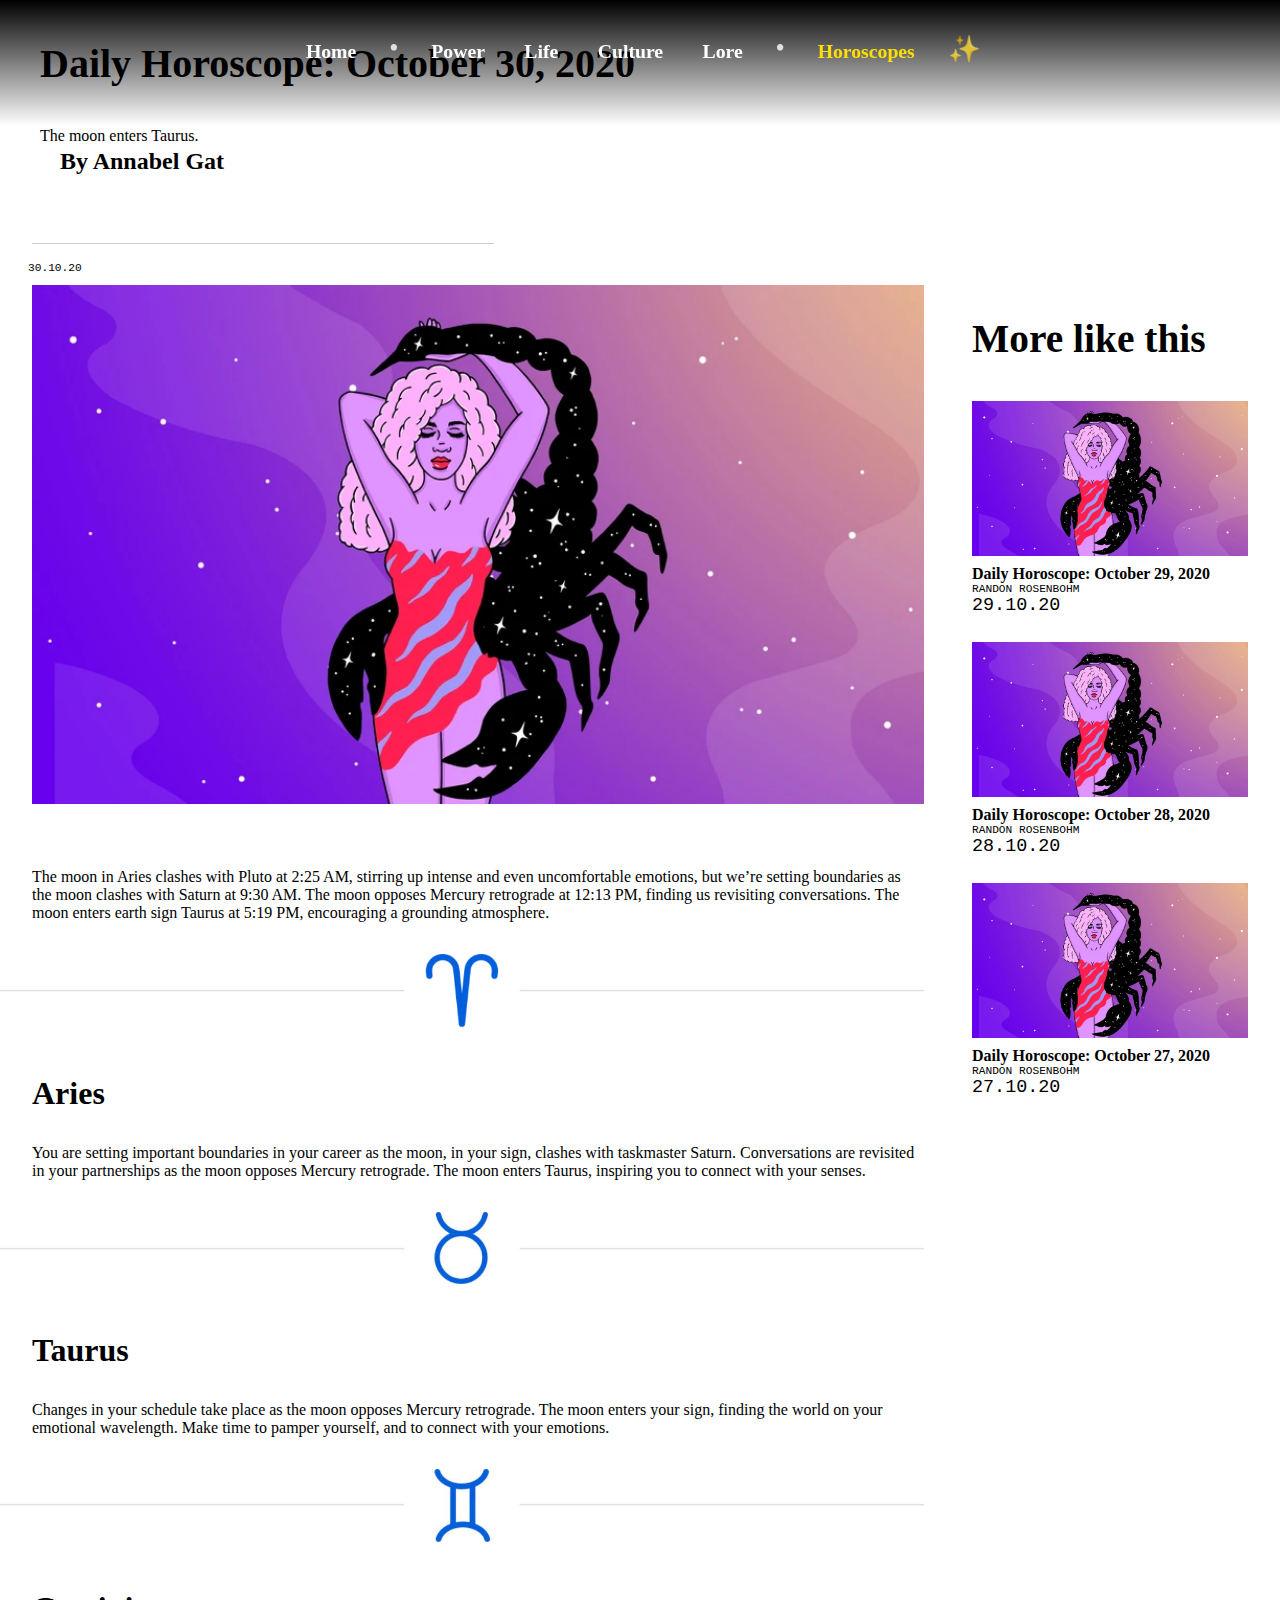
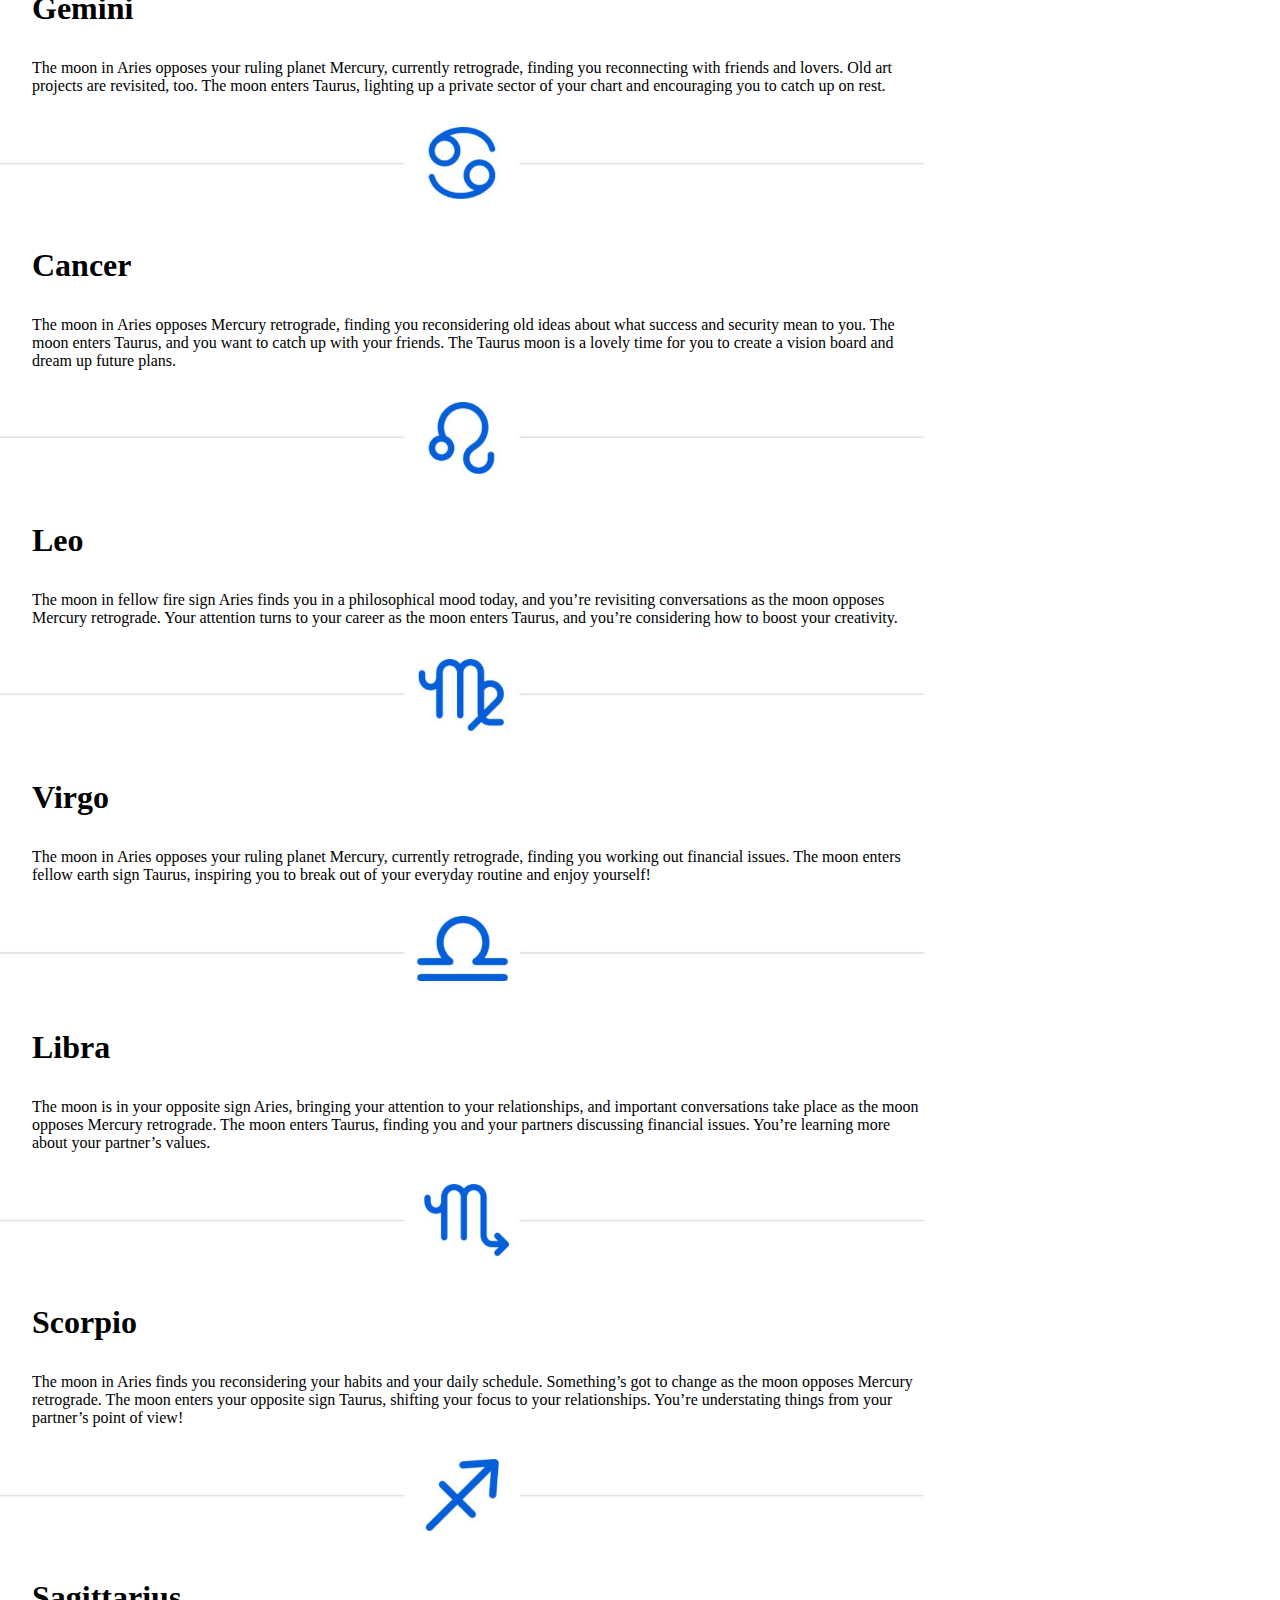
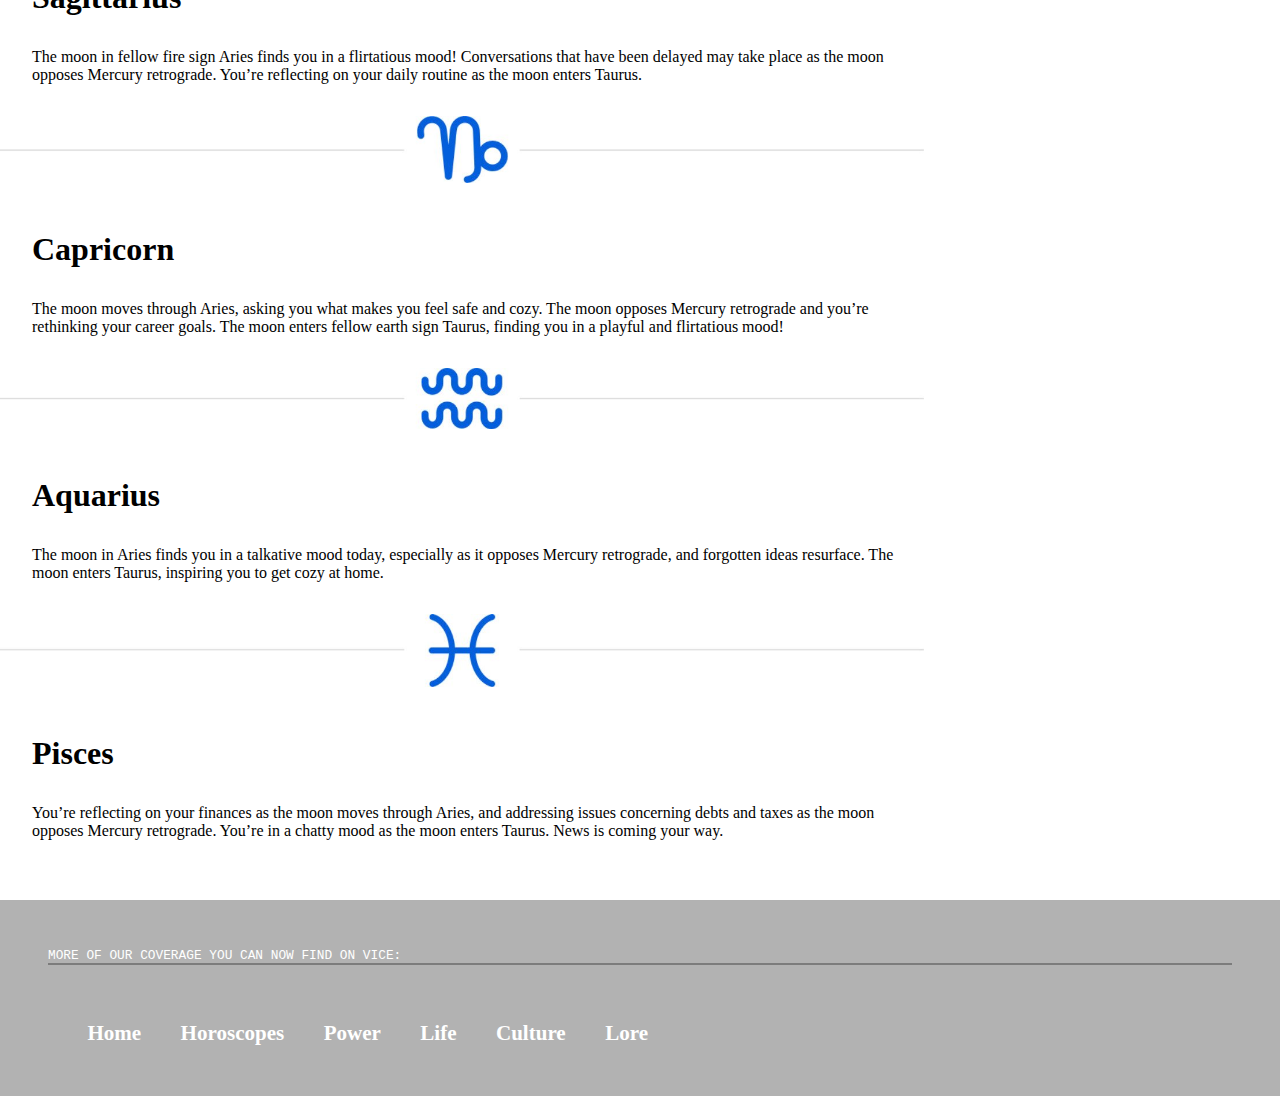
==== commit d039401f: "Add files via upload" ====
--- a/dailyhoroscope.html
+++ b/dailyhoroscope.html
@@ -128,5 +128,16 @@
 	</ul>
 </section>
 </main>
+<footer class="horoscope">
+			<p>More of our coverage you can now find on VICE:</p>
+				<ul>
+					<li><a href="index.html">Home</a></li>
+					<li><a href="horoscopes.html">Horoscopes</a></li>
+					<li><a href="horoscopes.html">Power</a></li>
+					<li><a href="horoscopes.html">Life</a></li>
+					<li><a href="horoscopes.html">Culture</a></li>
+					<li><a href="horoscopes.html">Lore</a></li>
+				</ul>
+		</footer>
 </body>
 </html>--- a/styles/style.css
+++ b/styles/style.css
@@ -1,4 +1,5 @@
 /* CSS Document */
+
 
 *,
 *::after,
@@ -41,17 +42,15 @@
 	right: 0em;
 	z-index: 2;
 	overflow: hidden;
-	width: 100%;
 }
 
 .home nav ul {
-	padding: 1em;
+	padding: 0;
 	padding-top: 0;
 	display: flex;
 	justify-content: center;
 	color: white;
 	width: auto;
-	width: 100%;
 }
 
 .home ul {
@@ -67,11 +66,8 @@
 	font-size: 0.75em;
 	margin: 0.5em;
 	padding-top: 1.5em;
-	padding-left: 0.5em;
-	padding-right: 0.5em;
 	display: flex;
 	flex: auto;
-	width: 100%;
 }
 
 .home nav ul span{
@@ -80,25 +76,15 @@
     display: inline-block;
     margin: 1.3em .5em;
     opacity: .8;
-    width: 100%;
 }
 
 li .spacer{
 	color: #ffdf02;
-	width: 100%;
-}
-
-.logo{
-	left: 0;
-	right: 5em;
-	margin-right: 4rem;
-	width: 100%;
-}
-
-.socials{
-	margin-left: 2rem;
-	width: 100%;
-}
+}
+
+
+
+
 
 /*link en states*/
 
@@ -250,29 +236,34 @@
 
 section .broadlyvideo{
 	align-content: center !important; 
-	width: 100%;
+	width: 80%;
 	margin:2em;
 
 }
 
 /*footer home*/
-
-  .footersection{
-      width: 100%;
-      border-top: 1em solid #4181DF; 
-  }
-
-  .footernav nav{
-  	display: flex;
-  	bottom: 0;
-  	position: absolute;
-  	background-color: #333;
- 	overflow: hidden;
-  	position: fixed;
-  	bottom: 0;
-  	width: 100%;
-  }
-
+footer{
+	background-color: #4181DF;
+	padding-top: 2em;
+	padding-bottom: 2em;
+}
+
+footer ul li{
+	font-family: "avenir"
+	font-size: 3em;
+	margin-left: 1.5em;
+	list-style: none;
+	font-weight: normal;
+
+}
+
+footer p {
+	border-bottom: .2em solid #035eda
+}
+
+footer a{
+	font-size: .8em;
+}
 
 
 /*horoscopes page*/
@@ -280,6 +271,16 @@
 .blue {
 	background-color: white;
 	overflow-x: hidden;
+}
+
+.blue time {
+    margin: 0;	
+	font-family: 'Monaco', monospace;
+	color: black;
+	font-size: 0.7em;
+	text-align: left;
+	margin-top: .5em;
+	margin-bottom: .5em;
 }
 
 /*nav horoscopes*/
@@ -306,7 +307,6 @@
 	display: flex;
 	justify-content: center;
 	width: auto;
-	overflow: hidden;
 }
 
 .blue ul {
@@ -324,22 +324,25 @@
 	font-size: .75em;
 	margin: .5em;
 	padding-top: 1.5em;
-	padding-left: .5em;
-	padding-right: .5em;
 	overflow: hidden;
 	display: flex;
 	flex: auto;
 }
 
-.blue li {
-	list-style-type: none;
-	border-bottom: 0.100em solid rgba(0, 0, 0, 0.1);
-	border-top: 0.100em solid rgba(0, 0, 0, 0.1);
-	border-right: 0.100em solid rgba(0, 0, 0, 0.1);
-	border-left: 0.100em solid rgba(0, 0, 0, 0.1);
-	width: 100%;
-	overflow: hidden;
-}
+
+.blue nav ul span{
+
+	color: white;
+    display: inline-block;
+    margin: 1.3em .5em;
+    opacity: .5;
+}
+
+
+.blue li .spacer{
+	color: #ffdf02;
+}
+
 
 /*header horoscopes*/
 
@@ -378,7 +381,6 @@
 }
 
 .hartje{
-	float: right;
 	border-radius;
     padding: 1em;
     width: 4em;
@@ -457,6 +459,15 @@
 	flex-wrap: wrap;
 }
 
+.astro li {
+	list-style-type: none;
+	border-bottom: 0.100em solid rgba(0, 0, 0, 0.1);
+	border-top: 0.100em solid rgba(0, 0, 0, 0.1);
+	border-right: 0.100em solid rgba(0, 0, 0, 0.1);
+	border-left: 0.100em solid rgba(0, 0, 0, 0.1);
+	width: 100%;
+	overflow: hidden;
+}
 
 
 .astro section li {
@@ -477,21 +488,31 @@
     object-fit: cover;
     order: 0;
 }
-}
-
-time{
-	margin: 0;	
-	font-family: 'Monaco', monospace;
-	color: black;
-	font-size: 0.7em;
-	text-align: left;
-}
+
 
 .linkdaily:hover{
 	opacity: .5;
 	text-decoration: none;
 }
 
+
+.horoscope{
+	background-color: rgba(0,0,0,.3);
+	padding:3rem;
+}
+
+.horoscope p{
+	color: white;
+	border-bottom: .2em solid rgba(0,0,0,.3)
+}
+
+.horoscope ul li{
+	margin-top: 2em;
+}
+
+.horoscope a{
+	font-size: .8em;
+}
 
 /*daily horoscopes page*/
 
@@ -745,6 +766,7 @@
 	main > section:nth-of-type(12) {
 		display: grid;
 		grid-column: span 2;
+		align-content: center;
 	}	
 
 	@media (min-width: 0em){
@@ -753,20 +775,32 @@
 	}	
 }
 
+
+
+/*breakpoints astrology*/
+
 @media (min-width: 0em){
-.footernav {
-    display: flex;
+.blue nav {
+    background: linear-gradient(to bottom, rgba(0,0,0,1) 0%,rgba(3,94,218,0) 100%);
+    bottom: auto;
+    box-shadow: none;
+    height: auto;
+    padding: 0 1.25em;
+    top: 0;
+    position: fixed;
+}
+
+@media{
+.blue span {
+    display: inline-block;
+    margin-top: 1.3em;
     bottom: 0;
-    background-color: #333;
-  overflow: hidden;
-  position: fixed;
-  bottom: 0;
-  width: 100%;
-
-}
-}
-
-/*breakpoints astrology*/
+}
+
+}
+
+
+
 
 @media (min-width:45em){
 .astroheader {
@@ -776,6 +810,7 @@
 	overflow: hidden;
 }
 }
+
 @media (min-width: 60em) {
 	.astro section ul {
 		display: grid;
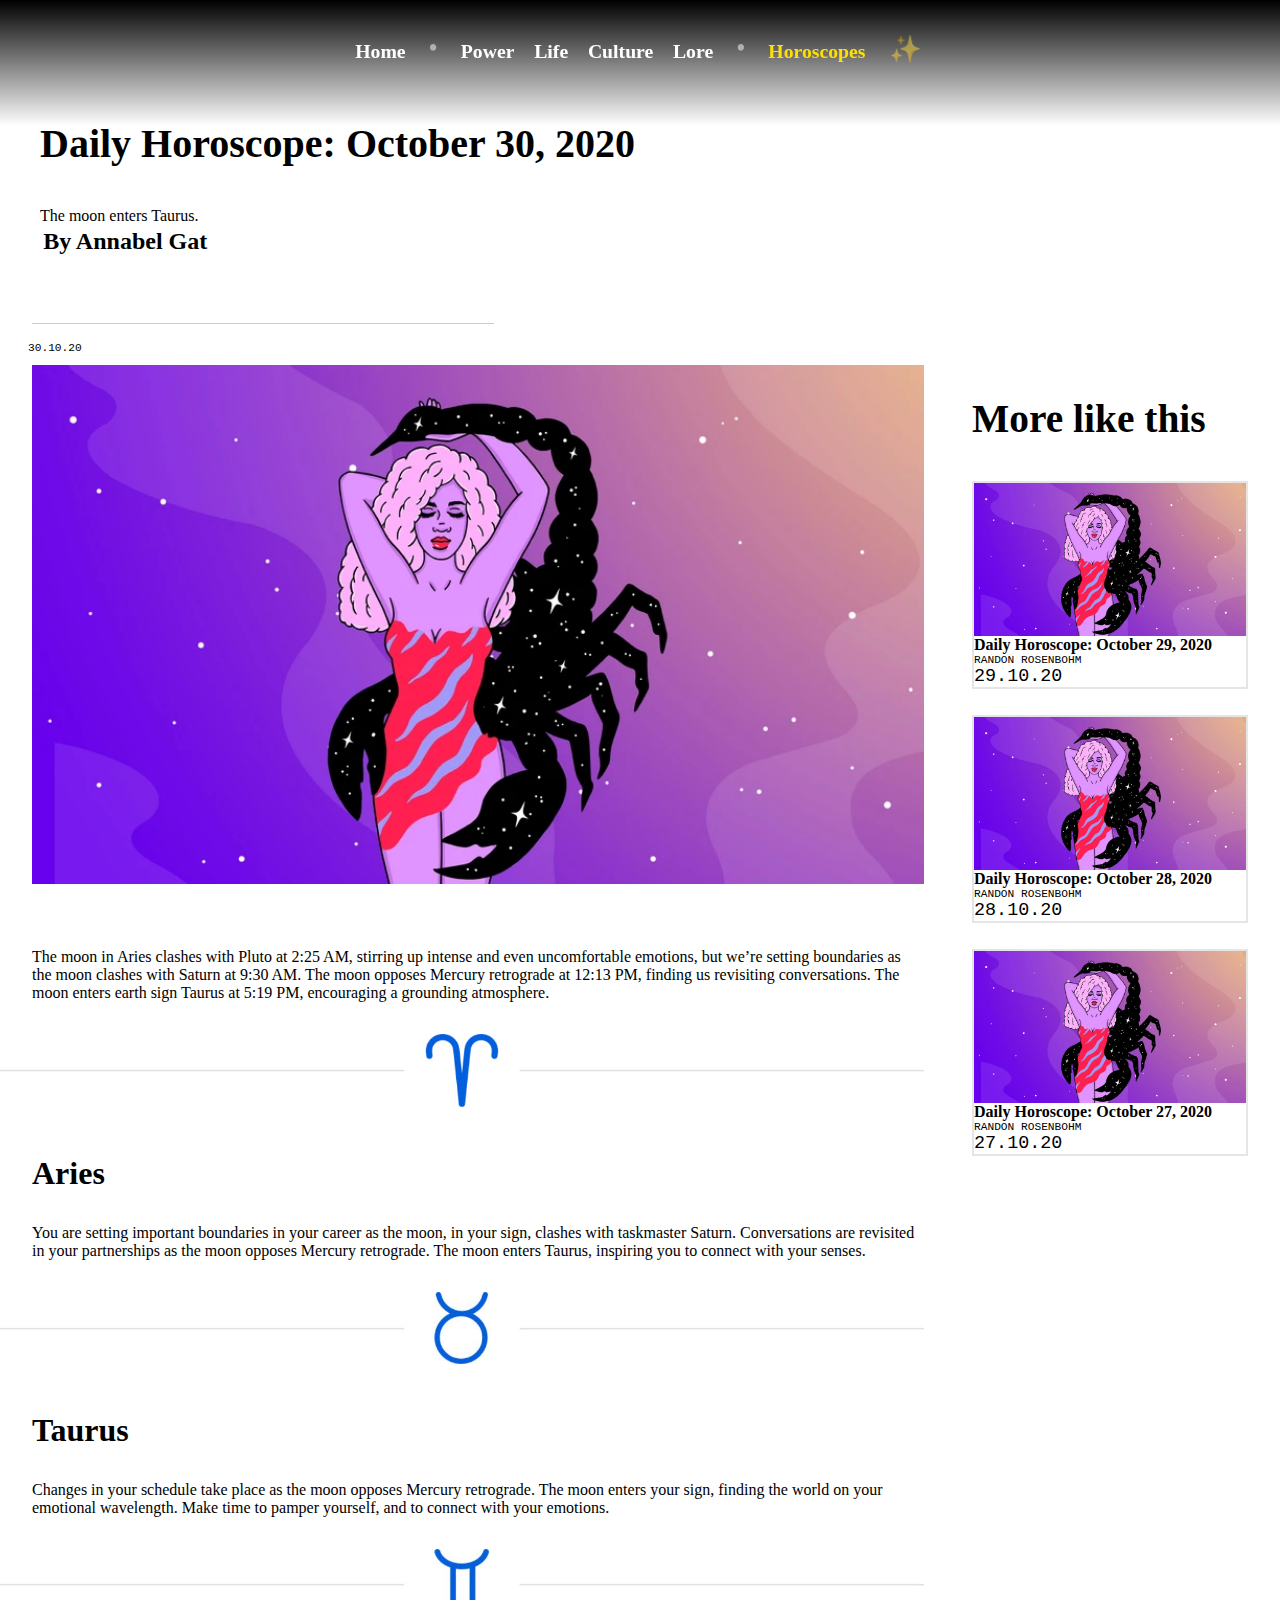
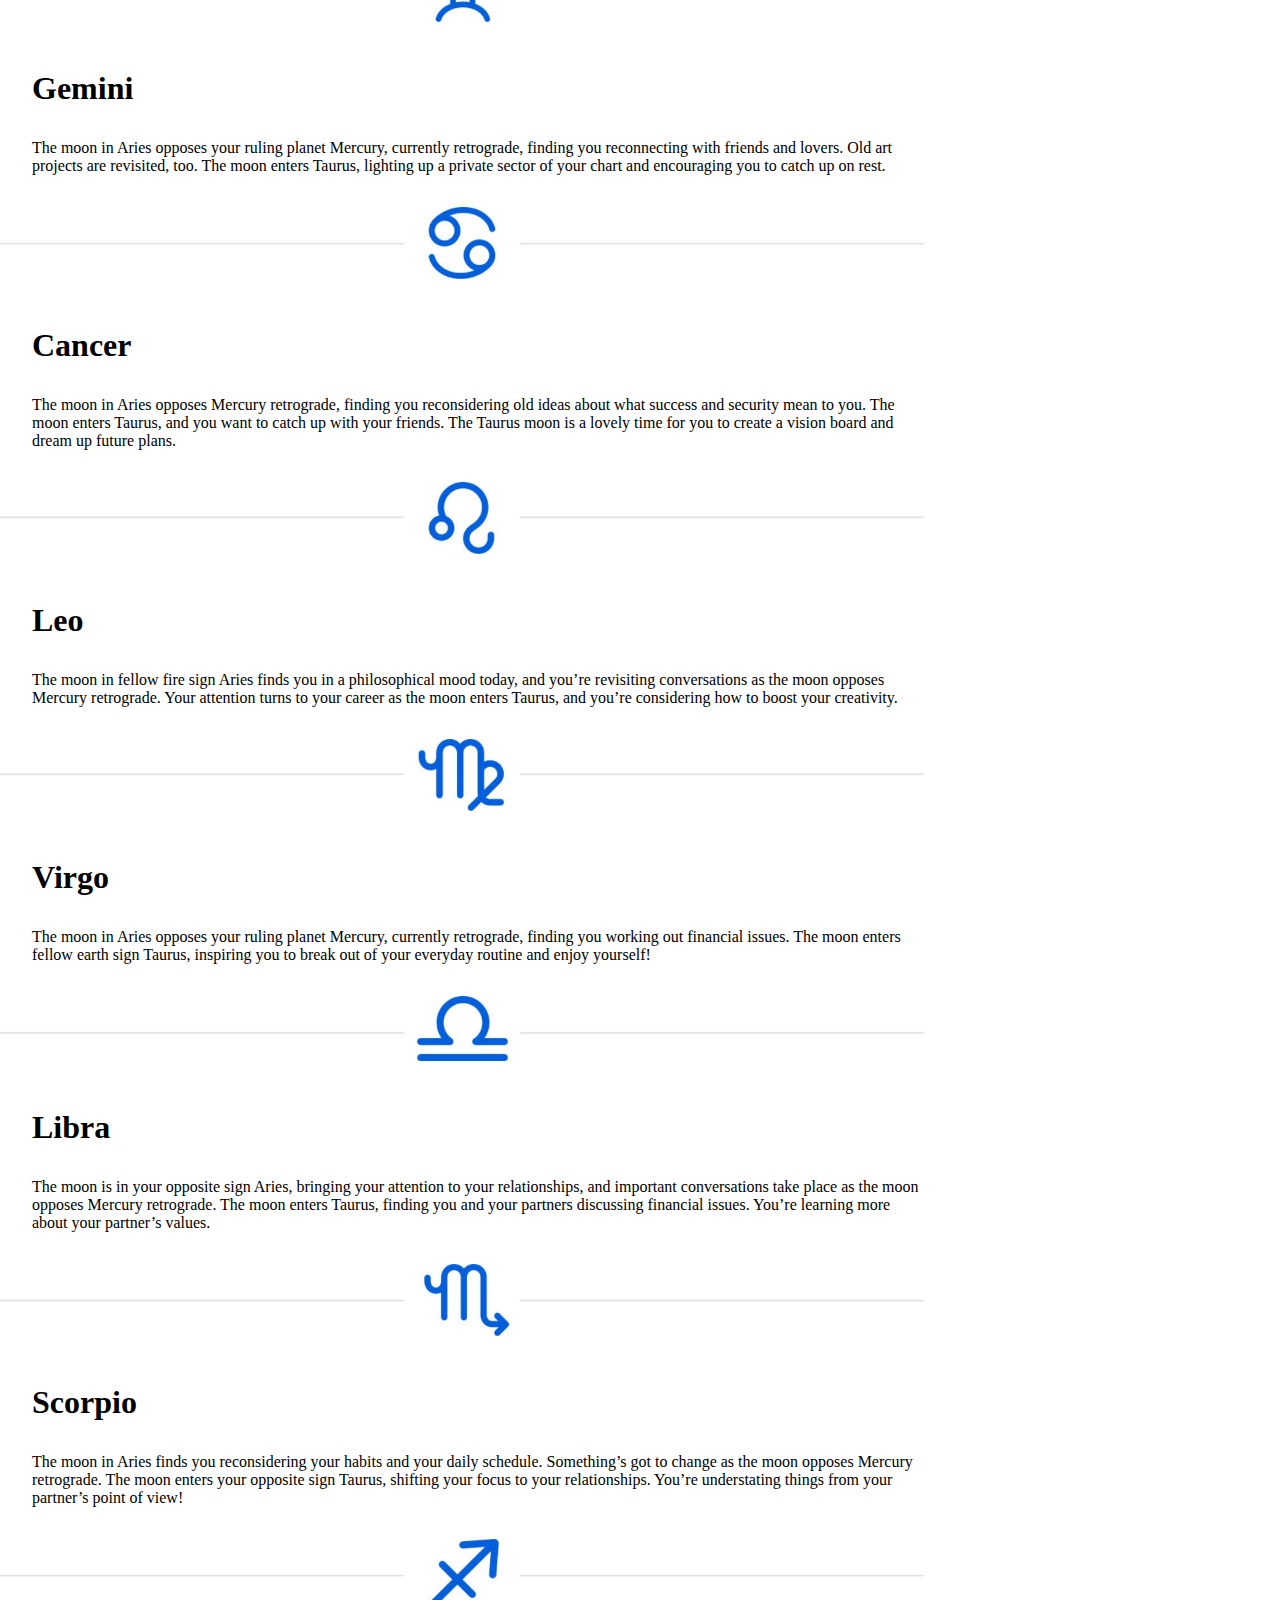
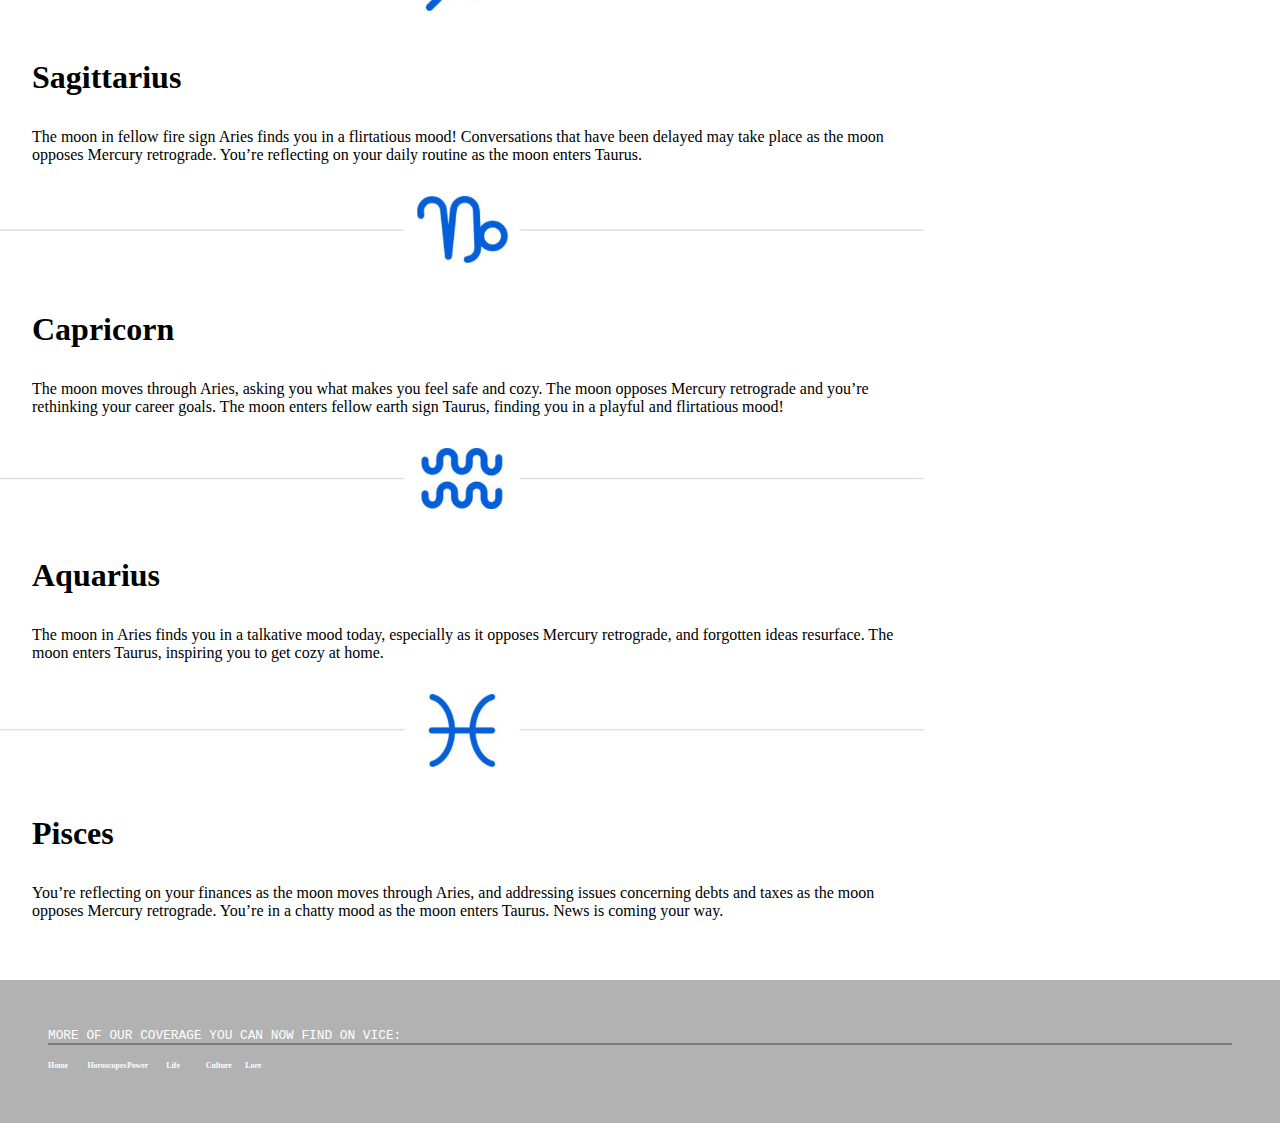
==== commit f2f41de8: "Add files via upload" ====
--- a/dailyhoroscope.html
+++ b/dailyhoroscope.html
@@ -113,9 +113,7 @@
 						<time>28.10.20</time>
 					</article>
 				</li>
-				
-			</article>
-		</li>
+			
 		<li>
 			<img  class="dailyzodiacpic" src="images/scorpio-image.jpeg" alt="zodiac scorpio image">
 			<article>
--- a/styles/style.css
+++ b/styles/style.css
@@ -1,6 +1,4 @@
 /* CSS Document */
-
-
 *,
 *::after,
 *::before {
@@ -8,7 +6,6 @@
 }
 
 /*styleguide*/
-
 body {
 	background-color: #035eda;
 	margin: 0;
@@ -27,7 +24,6 @@
 }
 
 /*nav*/
-
 .home nav {
 	display: flex;
 	font-family: 'avenir', serif;
@@ -83,11 +79,7 @@
 }
 
 
-
-
-
 /*link en states*/
-
 a {
 	font-weight: bold;
 	text-decoration: none;
@@ -113,7 +105,6 @@
 }
 
 /*header home*/
-
 .headertext {
 	border: 0.25em solid #ffc359;
 	padding: 1em;
@@ -157,8 +148,6 @@
 
 
 /*main home*/
-
-
 .history {
 	color: white;
 	font-family: 'avenir';
@@ -198,7 +187,6 @@
 	font-family: 'avenir';
 	margin: 0em 2em 0em 2em;
 	justify-content: flex-start;
-	/*font-size: 2.2vw;*/
 }
 
 section .astrolink {
@@ -207,10 +195,8 @@
 	font-weight: bold;
 	font-family: 'avenir';
 	text-decoration: underline;
-/*	text-decoration-thickness: 50%;*/
 	text-decoration-color: #4181DF;
 	color: #ffffff;
-	/*margin-left: 2em;*/
 }
 
 .divider{
@@ -230,7 +216,8 @@
 	font-family: bely-display, sans-serif;
 	font-weight: 400;
 	font-style: normal;
-	text-align: center;
+	text-align: left;
+	margin-left: 1.5em;
 	margin-bottom: 0.75em;
 }
 
@@ -249,8 +236,8 @@
 }
 
 footer ul li{
-	font-family: "avenir"
-	font-size: 3em;
+	font-family: "avenir";
+	font-size: 1em;
 	margin-left: 1.5em;
 	list-style: none;
 	font-weight: normal;
@@ -267,7 +254,6 @@
 
 
 /*horoscopes page*/
-
 .blue {
 	background-color: white;
 	overflow-x: hidden;
@@ -284,25 +270,33 @@
 }
 
 /*nav horoscopes*/
-
 .blue nav {
+display: flex;
 	font-family: 'avenir', serif;
 	align-items: center;
 	background: #000000;
 	bottom: 1.5em;
-	display: flex;
 	height:2.188em;
 	left: 0;
-	position: sticky; 
 	top: 0;
-/*	position: fixed;*/
 	right: 0;
 	z-index: 3;
 	overflow: hidden;
+	background: linear-gradient(to bottom, rgba(0,0,0,1) 0%,rgba(3,94,218,0) 100%);
+    bottom: auto;
+    box-shadow: none;
+    height: auto;
+    position: fixed;
+}
+
+.blue span {
+    display: inline-block;
+    margin-top: 1.3em;
+    bottom: 0;
 }
 
 .blue nav ul {
-	padding: 1em;
+	padding: 0;
 	padding-top: 0;
 	display: flex;
 	justify-content: center;
@@ -324,11 +318,9 @@
 	font-size: .75em;
 	margin: .5em;
 	padding-top: 1.5em;
-	overflow: hidden;
 	display: flex;
 	flex: auto;
 }
-
 
 .blue nav ul span{
 
@@ -338,22 +330,18 @@
     opacity: .5;
 }
 
-
 .blue li .spacer{
 	color: #ffdf02;
 }
 
 
 /*header horoscopes*/
-
 .astroheader{
 	margin-left: -50%;
-/*	margin-right: 200%;*/
 	width: 150%;
 	height: 0%;
 	overflow: hidden;
 }
-
 
 .blue h1 {
 	color: black;
@@ -364,9 +352,8 @@
 	text-align: center;
 }
 
+
 /*animation horoscopes*/
-
-
 /*styling 'like' button*/
 button {
   border: .2rem solid #444857;
@@ -381,7 +368,6 @@
 }
 
 .hartje{
-	border-radius;
     padding: 1em;
     width: 4em;
 }
@@ -403,8 +389,7 @@
   }
 
 
-
-  @keyframes original {
+ @keyframes original {
       0% {
           transform: scale(1);
       }
@@ -425,7 +410,6 @@
 }
 
 /*containers astrology*/
-
 .zodiacpic {
 	display: flex;
 	flex-direction: row-reverse;
@@ -451,6 +435,11 @@
 
 .astro section{
 	overflow: hidden;
+
+}
+
+.astro h3{
+	font-family:  "Helvetica Neue";
 }
 
 .astro section ul {
@@ -472,8 +461,6 @@
 
 .astro section li {
 	display: flex;
-/*	flex-direction:column;*/
-
 }
 
 .astro section article {
@@ -506,31 +493,44 @@
 	border-bottom: .2em solid rgba(0,0,0,.3)
 }
 
-.horoscope ul li{
-	margin-top: 2em;
+.horoscope ul li a{
+	margin-left: -5em;
+	margin-top: .2em;
+	align-items: center;
+	width:100%;
 }
 
 .horoscope a{
-	font-size: .8em;
+	font-size: .3em;
+	align-items: center;
 }
 
 /*daily horoscopes page*/
-
 /*nav*/
-
 .dailyheader nav {
 	font-family: 'avenir', serif;
 	align-items: center;
 	background: #000000;
+	bottom: 1.5em;
+	display: flex;
+	height:2.188em;
+	left: 0;
 	top: 0;
-	bottom: 1.5em;
-	display: inline-flex;
-	height:3em;
-	left: 0;
-	position: sticky;
 	right: 0;
-	z-index: 2;
-	width: 100%;
+	z-index: 3;
+	overflow: hidden;
+	background: linear-gradient(to bottom, rgba(0,0,0,1) 0%,rgba(3,94,218,0) 100%);
+    bottom: auto;
+    box-shadow: none;
+    height: auto;
+    padding: 0 1.25em;
+    position: fixed;
+}
+
+.dailyheader span {
+    display: inline-block;
+    margin-top: 1.3em;
+    bottom: 0;
 }
 
 .dailyheader nav ul {
@@ -538,42 +538,49 @@
 	padding-top: 0;
 	display: flex;
 	justify-content: center;
-	color: white;
 	width: auto;
 }
 
 .dailyheader ul {
 	font-family: avenir;
-	color: white;
 	font-size: calc(1vw + 1vh + .5vmin);
+	color: black;
 	padding: 0;
 	margin: 0 auto;
-	width: 100%;
+	width: auto;
+	display: flex;
+	overflow: hidden;	
 }
 
 .dailyheader nav ul li {
-	font-size: 0.75em;
-	margin: 0.5em;
+	font-size: .75em;
+	margin: .5em;
 	padding-top: 1.5em;
-	padding-left: 0.5em;
-	padding-right: 0.5em;
+	overflow: hidden;
 	display: flex;
 	flex: auto;
 }
 
+
 .dailyheader nav ul span{
+
 	color: white;
     display: inline-block;
     margin: 1.3em .5em;
-    opacity: .8;
-}
-
-li .spacer{
+    opacity: .5;
+}
+
+
+.dailyheader li .spacer{
 	color: #ffdf02;
 }
 
 
 /*article*/
+.daily{
+	margin-right: 2em;
+	margin-top: 5em;
+}
 .dailyheaderpic{
 	margin-bottom: 4em;
 	margin-left: 2em;
@@ -583,7 +590,6 @@
 
 
 .contentdaily {
-	grid-area: .contentdaily;
 	display: grid;
 }
 
@@ -628,7 +634,7 @@
 
 .daily h2{
 	font-family: 'avenir';
-	margin-left: 2.5em;
+	margin-left: 1.8em;
 }
 
 /*aries*/
@@ -697,14 +703,18 @@
 	display: flex;
 }
 
-
-
-
-
+.blokaside li {
+	list-style-type: none;
+	border-bottom: 0.100em solid rgba(0, 0, 0, 0.1);
+	border-top: 0.100em solid rgba(0, 0, 0, 0.1);
+	border-right: 0.100em solid rgba(0, 0, 0, 0.1);
+	border-left: 0.100em solid rgba(0, 0, 0, 0.1);
+	width: 100%;
+	overflow: hidden;
+}
 
 
 /*breakpoints broadly*/
-
 @media (min-width: 0em){
 .home nav {
     background: linear-gradient(to bottom, rgba(3,94,218,1) 0%,rgba(3,94,218,0) 100%);
@@ -716,9 +726,8 @@
     position: fixed;
 
 }
-}
-
-@media (min-width: 0em){
+
+@media{
 span {
     display: inline-block;
     top: 0;
@@ -732,9 +741,7 @@
 	height: 100%;
 	overflow: hidden;
 }
-}
-
-@media (min-width: 44em){
+@media{
 
  	main {
     display:grid;
@@ -767,7 +774,8 @@
 		display: grid;
 		grid-column: span 2;
 		align-content: center;
-	}	
+	}
+}	
 
 	@media (min-width: 0em){
 	main > section:nth-of-type(12) {
@@ -776,32 +784,24 @@
 }
 
 
-
 /*breakpoints astrology*/
-
 @media (min-width: 0em){
 .blue nav {
-    background: linear-gradient(to bottom, rgba(0,0,0,1) 0%,rgba(3,94,218,0) 100%);
     bottom: auto;
     box-shadow: none;
     height: auto;
     padding: 0 1.25em;
     top: 0;
     position: fixed;
+
 }
 
 @media{
-.blue span {
+span {
     display: inline-block;
-    margin-top: 1.3em;
-    bottom: 0;
-}
-
-}
-
-
-
-
+    top: 0;
+}
+}
 @media (min-width:45em){
 .astroheader {
 	margin-left: 0%;
@@ -830,7 +830,6 @@
 
 
 /*breakpoints daily horoscopes*/
-
 @media (min-width: 45em)
 {
 .daily {
@@ -861,7 +860,3 @@
 		flex-direction: column;
 	}
 }
-
-
-
-
